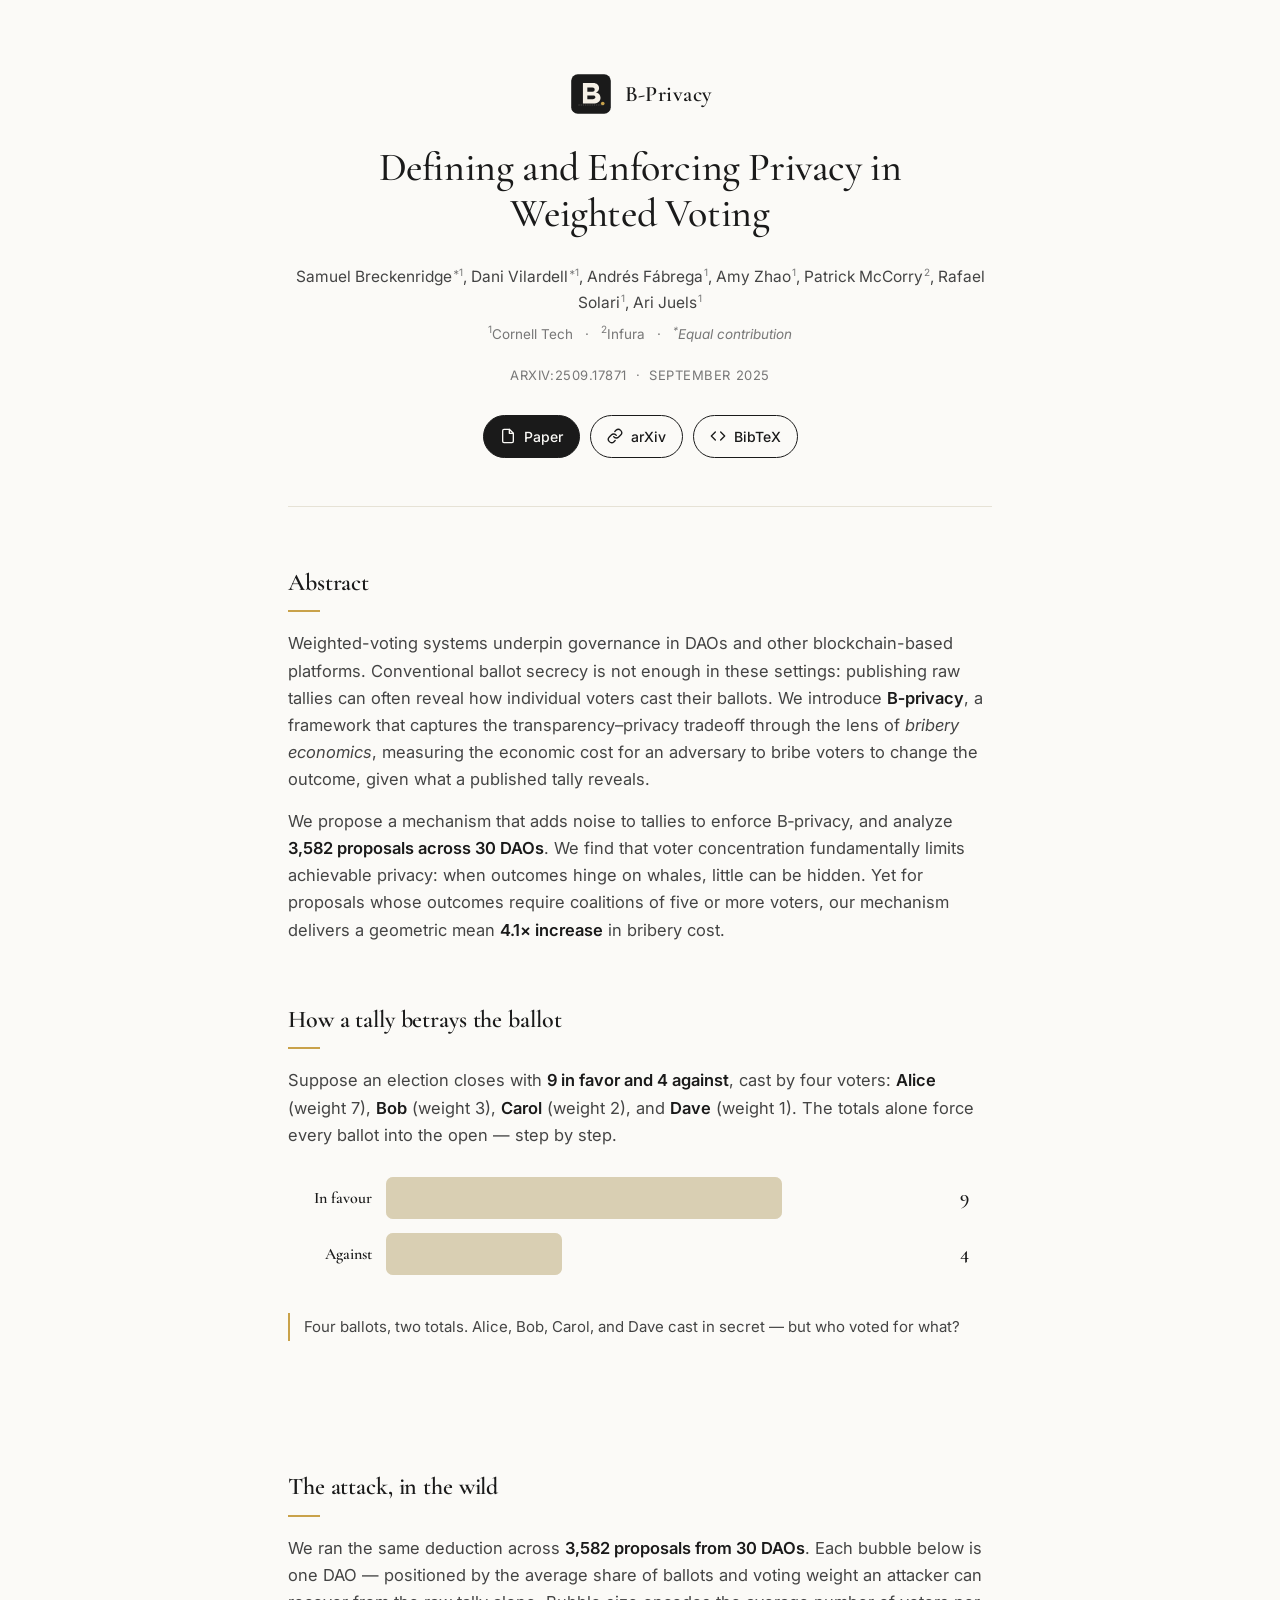
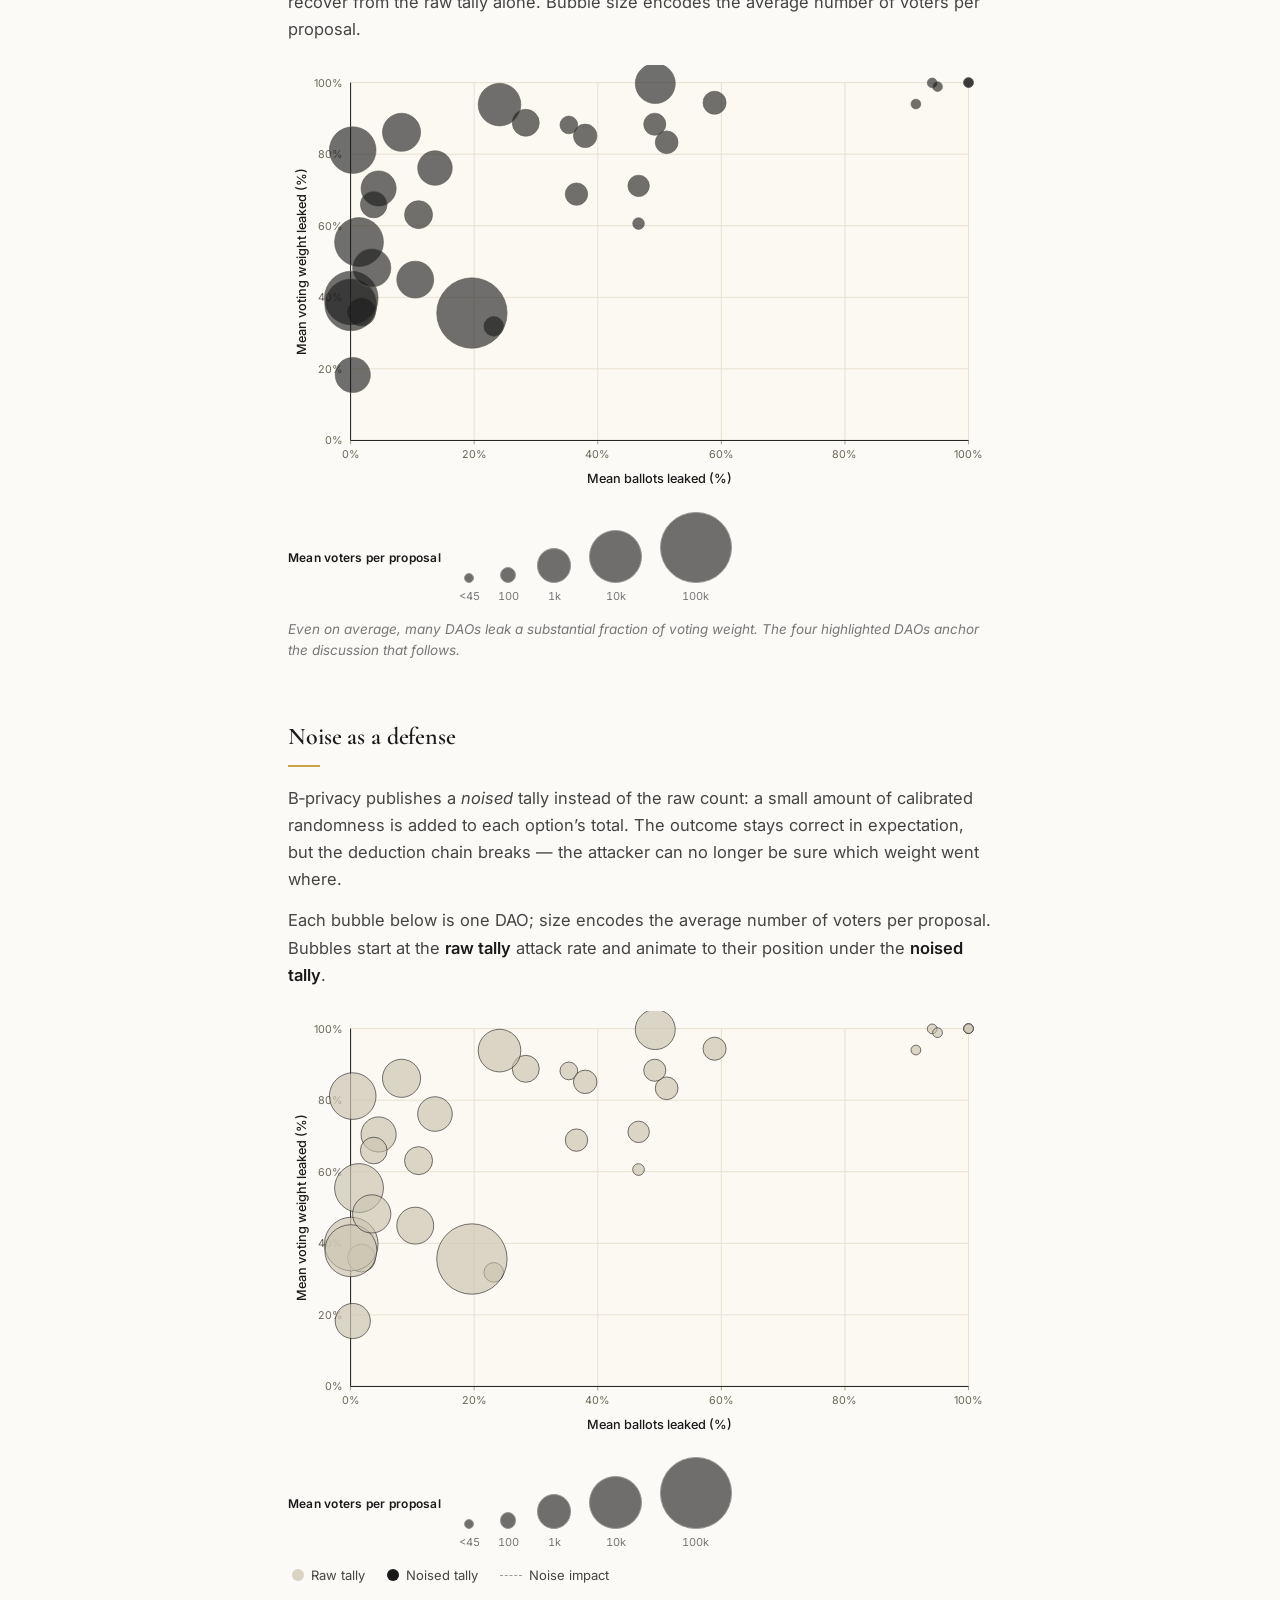
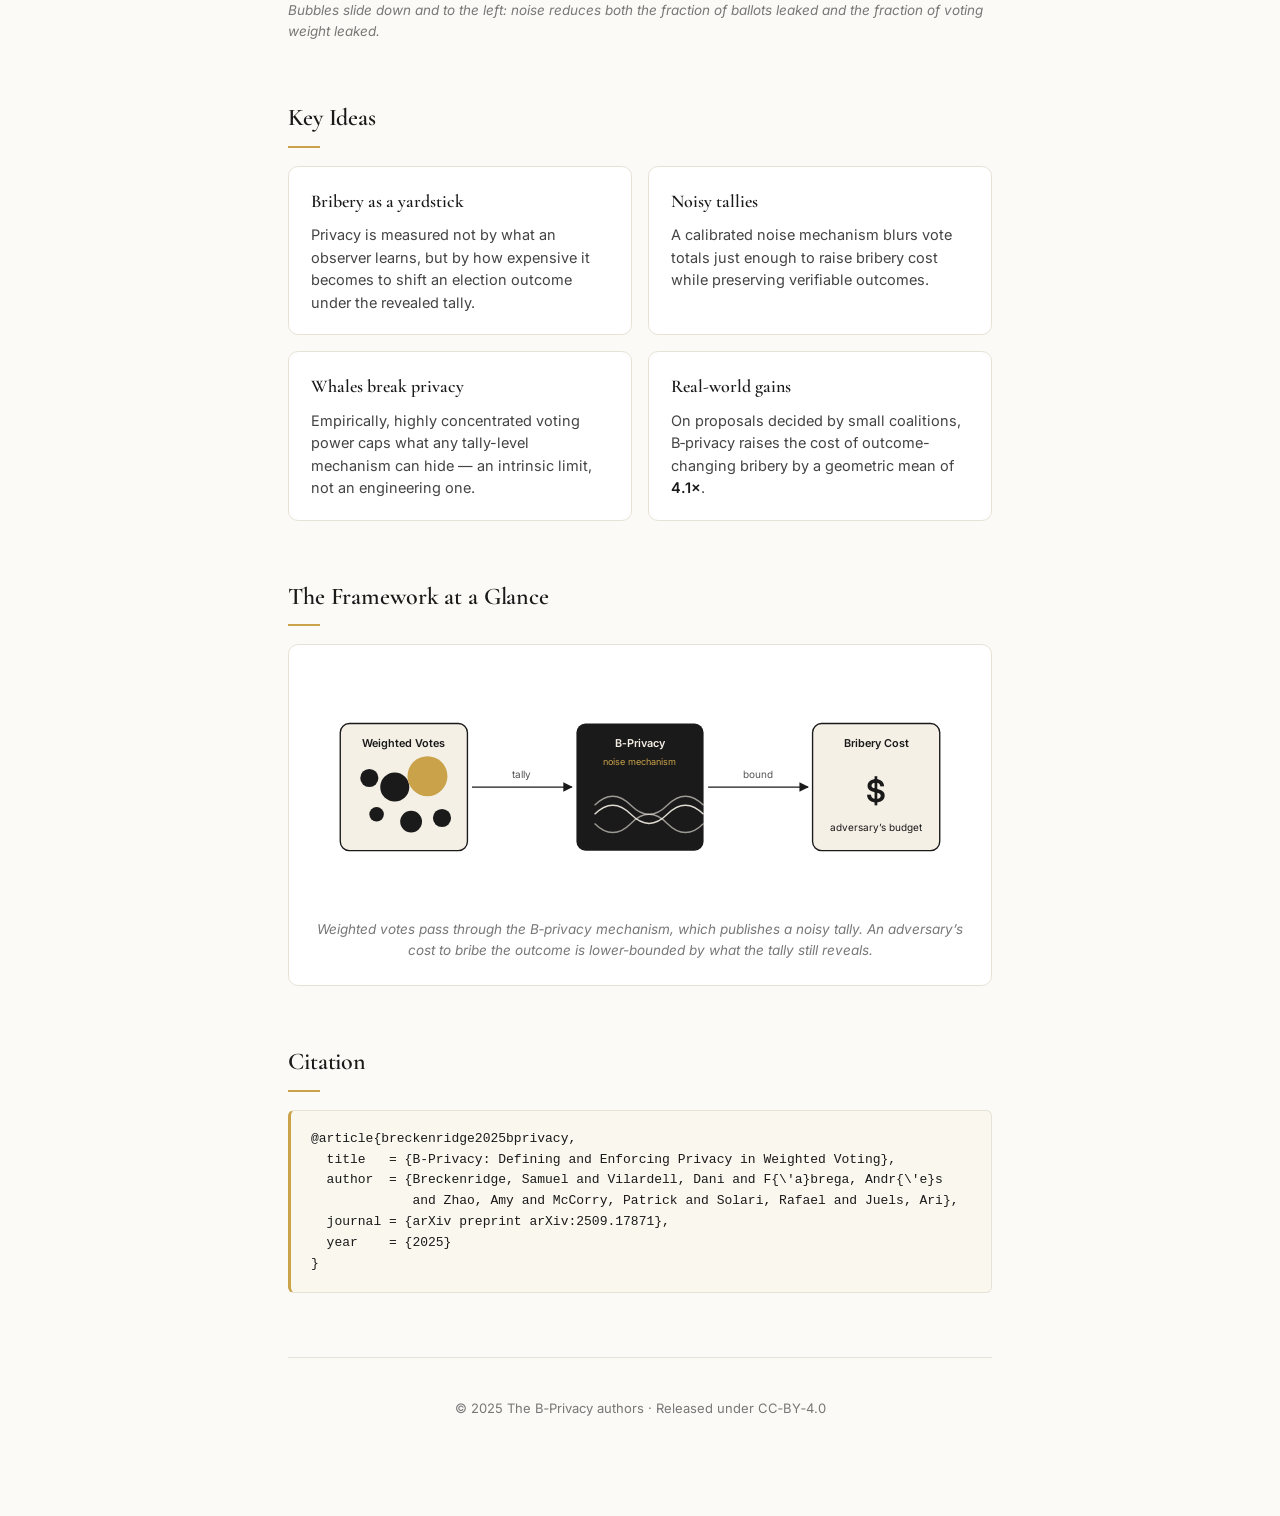
==== websites/b-privacy/index.html @ 0f5b4fb7 "update: added b-privacy website" ====
<!DOCTYPE html>
<html lang="en">
<head>
  <meta charset="UTF-8" />
  <meta name="viewport" content="width=device-width, initial-scale=1.0" />
  <title>B-Privacy: Defining and Enforcing Privacy in Weighted Voting</title>
  <meta name="description" content="B-Privacy is a privacy framework for weighted voting that measures the economic cost of bribery under revealed tallies." />
  <link rel="icon" href="logo.svg" type="image/svg+xml" />
  <link rel="preconnect" href="https://fonts.googleapis.com" />
  <link rel="preconnect" href="https://fonts.gstatic.com" crossorigin />
  <link href="https://fonts.googleapis.com/css2?family=Cormorant+Garamond:wght@400;500;600;700&family=Inter:wght@300;400;500;600&display=swap" rel="stylesheet" />
  <link rel="stylesheet" href="style.css" />
  <script src="deanonymize.js" defer></script>
  <script src="plot_data.js" defer></script>
  <script src="plots.js" defer></script>
</head>
<body>
  <main class="page">

    <header class="hero">
      <div class="brand">
        <img src="logo.svg" alt="B-Privacy logo" class="logo" />
        <span class="brand-name">B&#8209;Privacy</span>
      </div>

      <h1 class="title">Defining and Enforcing Privacy in Weighted Voting</h1>

      <p class="authors">
        <a href="#">Samuel Breckenridge</a><sup>*1</sup>,
        <a href="#">Dani Vilardell</a><sup>*1</sup>,
        <a href="#">Andr&eacute;s F&aacute;brega</a><sup>1</sup>,
        <a href="#">Amy Zhao</a><sup>1</sup>,
        <a href="#">Patrick McCorry</a><sup>2</sup>,
        <a href="#">Rafael Solari</a><sup>1</sup>,
        <a href="#">Ari Juels</a><sup>1</sup>
      </p>

      <p class="affiliations">
        <sup>1</sup>Cornell Tech &nbsp;&nbsp;&middot;&nbsp;&nbsp;
        <sup>2</sup>Infura &nbsp;&nbsp;&middot;&nbsp;&nbsp;
        <span class="equal-contrib"><sup>*</sup>Equal contribution</span>
      </p>

      <p class="venue">arXiv:2509.17871 &nbsp;&middot;&nbsp; September 2025</p>

      <nav class="actions">
        <a class="btn btn-primary" href="https://arxiv.org/pdf/2509.17871" target="_blank" rel="noopener">
          <svg viewBox="0 0 24 24" width="16" height="16" fill="none" stroke="currentColor" stroke-width="2" stroke-linecap="round" stroke-linejoin="round"><path d="M14 2H6a2 2 0 0 0-2 2v16a2 2 0 0 0 2 2h12a2 2 0 0 0 2-2V8z"/><polyline points="14 2 14 8 20 8"/></svg>
          Paper
        </a>
        <a class="btn" href="https://arxiv.org/abs/2509.17871" target="_blank" rel="noopener">
          <svg viewBox="0 0 24 24" width="16" height="16" fill="none" stroke="currentColor" stroke-width="2" stroke-linecap="round" stroke-linejoin="round"><path d="M10 13a5 5 0 0 0 7.54.54l3-3a5 5 0 0 0-7.07-7.07l-1.72 1.71"/><path d="M14 11a5 5 0 0 0-7.54-.54l-3 3a5 5 0 0 0 7.07 7.07l1.71-1.71"/></svg>
          arXiv
        </a>
        <a class="btn" href="#bibtex">
          <svg viewBox="0 0 24 24" width="16" height="16" fill="none" stroke="currentColor" stroke-width="2" stroke-linecap="round" stroke-linejoin="round"><polyline points="16 18 22 12 16 6"/><polyline points="8 6 2 12 8 18"/></svg>
          BibTeX
        </a>
      </nav>
    </header>

    <section class="section">
      <h2>Abstract</h2>
      <p>
        Weighted-voting systems underpin governance in DAOs and other
        blockchain-based platforms. Conventional ballot secrecy is not
        enough in these settings: publishing raw tallies can often reveal
        how individual voters cast their ballots. We introduce
        <strong>B&#8209;privacy</strong>, a framework that captures the
        transparency&ndash;privacy tradeoff through the lens of
        <em>bribery economics</em>, measuring the economic cost for an
        adversary to bribe voters to change the outcome, given what a
        published tally reveals.
      </p>
      <p>
        We propose a mechanism that adds noise to tallies to enforce
        B&#8209;privacy, and analyze <strong>3,582 proposals across 30
        DAOs</strong>. We find that voter concentration fundamentally
        limits achievable privacy: when outcomes hinge on whales, little
        can be hidden. Yet for proposals whose outcomes require
        coalitions of five or more voters, our mechanism delivers a
        geometric&nbsp;mean <strong>4.1&times; increase</strong> in
        bribery cost.
      </p>
    </section>

    <section class="section" id="deanonymize">
      <h2>How a tally betrays the ballot</h2>
      <p>
        Suppose an election closes with <strong>9 in favor and 4 against</strong>,
        cast by four voters:
        <strong>Alice</strong> (weight&nbsp;7),
        <strong>Bob</strong> (weight&nbsp;3),
        <strong>Carol</strong> (weight&nbsp;2), and
        <strong>Dave</strong> (weight&nbsp;1).
        The totals alone force every ballot into the open &mdash; step by step.
      </p>

      <div class="deanon" role="region" aria-label="Deanonymization demonstration">
        <div class="bars">
          <div class="row">
            <div class="row-label">In favour</div>
            <div class="bar bar-a">
              <div class="seg" data-weight="7" style="--w: 7"><span class="w">7</span></div>
              <div class="seg" data-weight="2" style="--w: 2"><span class="w">2</span></div>
            </div>
            <div class="row-total">9</div>
          </div>
          <div class="row">
            <div class="row-label">Against</div>
            <div class="bar bar-b">
              <div class="seg" data-weight="3" style="--w: 3"><span class="w">3</span></div>
              <div class="seg" data-weight="1" style="--w: 1"><span class="w">1</span></div>
            </div>
            <div class="row-total">4</div>
          </div>
        </div>

        <div class="narration" aria-live="polite">
          <p class="step active" data-step="0">Four ballots, two totals. Alice, Bob, Carol, and Dave cast in secret &mdash; but who voted for what?</p>
          <p class="step" data-step="1"><b>Alice</b>&rsquo;s weight of 7 can&rsquo;t fit inside a total of 4. &rarr; <span class="vote-a">In favour</span>.</p>
          <p class="step" data-step="2">Only 2 room left on the favour side. <b>Bob</b>&rsquo;s 3 won&rsquo;t fit. &rarr; <span class="vote-b">Against</span>.</p>
          <p class="step" data-step="3">Favour still needs exactly 2. <b>Carol</b>&rsquo;s 2 fills it. &rarr; <span class="vote-a">In favour</span>.</p>
          <p class="step" data-step="4">Against needs 1 more. <b>Dave</b>&rsquo;s 1 completes it. &rarr; <span class="vote-b">Against</span>. <em>Every ballot exposed.</em></p>
        </div>

        <div class="ledger" aria-label="Revealed ballots">
          <div class="ledger-chip" data-step="1"><span><b>Alice</b> &middot; w=7</span><em>In favour</em></div>
          <div class="ledger-chip" data-step="2"><span><b>Bob</b> &middot; w=3</span><em>Against</em></div>
          <div class="ledger-chip" data-step="3"><span><b>Carol</b> &middot; w=2</span><em>In favour</em></div>
          <div class="ledger-chip" data-step="4"><span><b>Dave</b> &middot; w=1</span><em>Against</em></div>
        </div>

      </div>
    </section>

    <section class="section" id="dao-attack">
      <h2>The attack, in the wild</h2>
      <p>
        We ran the same deduction across <strong>3,582 proposals from 30
        DAOs</strong>. Each bubble below is one DAO &mdash; positioned by
        the average share of ballots and voting weight an attacker can
        recover from the raw tally alone. Bubble size encodes the average
        number of voters per proposal.
      </p>

      <div class="aggregate-plot-wrap">
        <div class="aggregate-plot" data-plot="aggregate" aria-label="Per-DAO aggregate deanonymization"></div>
      </div>

      <p class="caption">
        Even on average, many DAOs leak a substantial fraction of voting
        weight. The four highlighted DAOs anchor the discussion that
        follows.
      </p>
    </section>

    <section class="section" id="noise-defense">
      <h2>Noise as a defense</h2>
      <p>
        B&#8209;privacy publishes a <em>noised</em> tally instead of the
        raw count: a small amount of calibrated randomness is added to
        each option&rsquo;s total. The outcome stays correct in expectation,
        but the deduction chain breaks &mdash; the attacker can no longer
        be sure which weight went where.
      </p>
      <p>
        Each bubble below is one DAO; size encodes the average number of
        voters per proposal. Bubbles start at the
        <strong>raw&nbsp;tally</strong> attack rate and animate to their
        position under the <strong>noised tally</strong>.
      </p>

      <div class="noise-plot-wrap">
        <div class="noise-plot" data-plot="noise" aria-label="Noise impact comparison"></div>
        <div class="noise-legend">
          <span><span class="dot dot-raw"></span>Raw tally</span>
          <span><span class="dot dot-noise"></span>Noised tally</span>
          <span><span class="line-arrow"></span>Noise impact</span>
        </div>
      </div>

      <p class="caption">
        Bubbles slide down and to the left: noise reduces both the
        fraction of ballots leaked and the fraction of voting weight
        leaked.
      </p>
    </section>

    <section class="section">
      <h2>Key Ideas</h2>
      <div class="cards">
        <article class="card">
          <h3>Bribery as a yardstick</h3>
          <p>
            Privacy is measured not by what an observer learns, but by
            how expensive it becomes to shift an election outcome under
            the revealed tally.
          </p>
        </article>
        <article class="card">
          <h3>Noisy tallies</h3>
          <p>
            A calibrated noise mechanism blurs vote totals just enough
            to raise bribery cost while preserving verifiable outcomes.
          </p>
        </article>
        <article class="card">
          <h3>Whales break privacy</h3>
          <p>
            Empirically, highly concentrated voting power caps what any
            tally-level mechanism can hide &mdash; an intrinsic limit,
            not an engineering one.
          </p>
        </article>
        <article class="card">
          <h3>Real-world gains</h3>
          <p>
            On proposals decided by small coalitions, B&#8209;privacy
            raises the cost of outcome-changing bribery by a geometric
            mean of <strong>4.1&times;</strong>.
          </p>
        </article>
      </div>
    </section>

    <section class="section figure-section">
      <h2>The Framework at a Glance</h2>
      <figure class="diagram">
        <svg viewBox="0 0 720 260" xmlns="http://www.w3.org/2000/svg" role="img" aria-label="Diagram: votes feed into a noisy tally; adversary faces bribery cost">
          <defs>
            <marker id="arrow" viewBox="0 0 10 10" refX="9" refY="5" markerWidth="7" markerHeight="7" orient="auto-start-reverse">
              <path d="M 0 0 L 10 5 L 0 10 z" fill="#1a1a1a"/>
            </marker>
          </defs>

          <g font-family="Inter, sans-serif" font-size="12" fill="#1a1a1a">
            <g transform="translate(30,60)">
              <rect width="140" height="140" rx="10" fill="#f5f0e6" stroke="#1a1a1a" stroke-width="1.5"/>
              <text x="70" y="26" text-anchor="middle" font-weight="600">Weighted Votes</text>
              <circle cx="32" cy="60" r="10" fill="#1a1a1a"/>
              <circle cx="60" cy="70" r="16" fill="#1a1a1a"/>
              <circle cx="96" cy="58" r="22" fill="#c9a24a"/>
              <circle cx="40" cy="100" r="8" fill="#1a1a1a"/>
              <circle cx="78" cy="108" r="12" fill="#1a1a1a"/>
              <circle cx="112" cy="104" r="10" fill="#1a1a1a"/>
            </g>

            <g transform="translate(290,60)">
              <rect width="140" height="140" rx="10" fill="#1a1a1a"/>
              <text x="70" y="26" text-anchor="middle" fill="#f5f0e6" font-weight="600">B&#8209;Privacy</text>
              <text x="70" y="46" text-anchor="middle" fill="#c9a24a" font-size="10">noise mechanism</text>
              <g stroke="#f5f0e6" stroke-width="1.5" fill="none">
                <path d="M20 90 Q40 70 60 90 T100 90 T140 90" opacity="0.6"/>
                <path d="M20 100 Q40 80 60 100 T100 100 T140 100" opacity="0.9"/>
                <path d="M20 110 Q40 130 60 110 T100 110 T140 110" opacity="0.6"/>
              </g>
            </g>

            <g transform="translate(550,60)">
              <rect width="140" height="140" rx="10" fill="#f5f0e6" stroke="#1a1a1a" stroke-width="1.5"/>
              <text x="70" y="26" text-anchor="middle" font-weight="600">Bribery Cost</text>
              <text x="70" y="86" text-anchor="middle" font-size="34" font-weight="600" fill="#1a1a1a">$</text>
              <text x="70" y="118" text-anchor="middle" font-size="11" fill="#1a1a1a">adversary&rsquo;s budget</text>
            </g>

            <line x1="175" y1="130" x2="285" y2="130" stroke="#1a1a1a" stroke-width="1.5" marker-end="url(#arrow)"/>
            <line x1="435" y1="130" x2="545" y2="130" stroke="#1a1a1a" stroke-width="1.5" marker-end="url(#arrow)"/>

            <text x="230" y="120" text-anchor="middle" font-size="11" fill="#555">tally</text>
            <text x="490" y="120" text-anchor="middle" font-size="11" fill="#555">bound</text>
          </g>
        </svg>
        <figcaption>
          Weighted votes pass through the B&#8209;privacy mechanism,
          which publishes a noisy tally. An adversary&rsquo;s cost to
          bribe the outcome is lower-bounded by what the tally still
          reveals.
        </figcaption>
      </figure>
    </section>

    <section class="section" id="bibtex">
      <h2>Citation</h2>
      <pre class="bibtex"><code>@article{breckenridge2025bprivacy,
  title   = {B-Privacy: Defining and Enforcing Privacy in Weighted Voting},
  author  = {Breckenridge, Samuel and Vilardell, Dani and F{\'a}brega, Andr{\'e}s
             and Zhao, Amy and McCorry, Patrick and Solari, Rafael and Juels, Ari},
  journal = {arXiv preprint arXiv:2509.17871},
  year    = {2025}
}</code></pre>
    </section>

    <footer class="footer">
      <p>&copy; 2025 The B&#8209;Privacy authors &middot; Released under CC&#8209;BY&#8209;4.0</p>
    </footer>

  </main>
</body>
</html>
---- websites/b-privacy/style.css ----
:root {
  --bg: #fbfaf7;
  --surface: #ffffff;
  --ink: #1a1a1a;
  --ink-soft: #444;
  --muted: #777;
  --rule: #e6e2d6;
  --accent: #8a6d1f;
  --accent-soft: #c9a24a;
  --serif: 'Cormorant Garamond', 'Iowan Old Style', Georgia, 'Times New Roman', serif;
  --sans: 'Inter', -apple-system, BlinkMacSystemFont, 'Segoe UI', Helvetica, Arial, sans-serif;
  --max: 760px;
}

* {
  box-sizing: border-box;
}

html, body {
  margin: 0;
  padding: 0;
}

body {
  background: var(--bg);
  color: var(--ink);
  font-family: var(--sans);
  font-size: 16px;
  line-height: 1.65;
  -webkit-font-smoothing: antialiased;
  text-rendering: optimizeLegibility;
}

a {
  color: var(--ink);
  text-decoration: none;
  border-bottom: 1px solid var(--rule);
  transition: border-color 120ms ease, color 120ms ease;
}
a:hover {
  border-bottom-color: var(--accent);
  color: var(--accent);
}

.page {
  max-width: var(--max);
  margin: 0 auto;
  padding: 72px 28px 96px;
}

/* ---------- Hero ---------- */

.hero {
  text-align: center;
  padding-bottom: 48px;
  border-bottom: 1px solid var(--rule);
  margin-bottom: 56px;
}

.brand {
  display: inline-flex;
  align-items: center;
  gap: 12px;
  margin-bottom: 28px;
}

.logo {
  width: 44px;
  height: 44px;
  display: block;
}

.brand-name {
  font-family: var(--serif);
  font-size: 22px;
  font-weight: 600;
  letter-spacing: 0.02em;
  color: var(--ink);
}

.title {
  font-family: var(--serif);
  font-weight: 500;
  font-size: clamp(28px, 4.5vw, 40px);
  line-height: 1.15;
  letter-spacing: -0.01em;
  margin: 0 auto 28px;
  max-width: 620px;
  color: var(--ink);
}

.authors {
  font-size: 15.5px;
  margin: 0 0 6px;
  color: var(--ink-soft);
}
.authors a {
  border-bottom: none;
  color: var(--ink-soft);
}
.authors a:hover { color: var(--accent); }
.authors sup { font-size: 10px; color: var(--muted); margin-left: 1px; }

.affiliations {
  font-size: 13.5px;
  color: var(--muted);
  margin: 4px 0 20px;
}
.affiliations sup { font-size: 10px; }
.affiliations .equal-contrib {
  font-style: italic;
}

.venue {
  font-size: 13px;
  color: var(--muted);
  font-family: var(--sans);
  letter-spacing: 0.04em;
  text-transform: uppercase;
  margin: 0 0 28px;
}

.actions {
  display: flex;
  flex-wrap: wrap;
  gap: 10px;
  justify-content: center;
}

.btn {
  display: inline-flex;
  align-items: center;
  gap: 8px;
  padding: 9px 16px;
  font-size: 14px;
  font-weight: 500;
  border: 1px solid var(--ink);
  border-radius: 999px;
  background: transparent;
  color: var(--ink);
  transition: background 150ms ease, color 150ms ease, transform 150ms ease;
}
.btn:hover {
  background: var(--ink);
  color: var(--bg);
  transform: translateY(-1px);
}
.btn-primary {
  background: var(--ink);
  color: var(--bg);
}
.btn-primary:hover {
  background: var(--accent);
  border-color: var(--accent);
  color: #fff;
}

/* ---------- Sections ---------- */

.section {
  margin: 56px 0;
}

.section h2 {
  font-family: var(--serif);
  font-weight: 600;
  font-size: 24px;
  letter-spacing: -0.005em;
  margin: 0 0 18px;
  color: var(--ink);
}
.section h2::after {
  content: '';
  display: block;
  width: 32px;
  height: 2px;
  background: var(--accent-soft);
  margin-top: 8px;
}

.section p {
  color: var(--ink-soft);
  font-size: 16.5px;
  margin: 0 0 14px;
}

.section strong { color: var(--ink); font-weight: 600; }

/* ---------- Cards ---------- */

.cards {
  display: grid;
  grid-template-columns: repeat(auto-fit, minmax(260px, 1fr));
  gap: 16px;
}

.card {
  background: var(--surface);
  border: 1px solid var(--rule);
  border-radius: 10px;
  padding: 20px 22px;
  transition: border-color 150ms ease, transform 150ms ease;
}
.card:hover {
  border-color: var(--accent-soft);
  transform: translateY(-2px);
}

.card h3 {
  font-family: var(--serif);
  font-weight: 600;
  font-size: 18px;
  margin: 0 0 8px;
  color: var(--ink);
}
.card p {
  font-size: 14.5px;
  line-height: 1.55;
  color: var(--ink-soft);
  margin: 0;
}

/* ---------- Figure ---------- */

.figure-section .diagram {
  margin: 0;
  padding: 24px;
  background: var(--surface);
  border: 1px solid var(--rule);
  border-radius: 10px;
}
.diagram svg {
  width: 100%;
  height: auto;
  display: block;
}
.diagram figcaption {
  font-size: 13.5px;
  color: var(--muted);
  line-height: 1.55;
  margin-top: 14px;
  text-align: center;
  font-style: italic;
}

/* ---------- BibTeX ---------- */

.bibtex {
  background: #faf7ef;
  border: 1px solid var(--rule);
  border-left: 3px solid var(--accent-soft);
  border-radius: 6px;
  padding: 18px 20px;
  margin: 0;
  overflow-x: auto;
  font-family: 'SF Mono', ui-monospace, 'Menlo', 'Consolas', monospace;
  font-size: 13px;
  line-height: 1.6;
  color: var(--ink);
}
.bibtex code { font-family: inherit; }

/* ---------- Footer ---------- */

.footer {
  text-align: center;
  padding-top: 40px;
  margin-top: 64px;
  border-top: 1px solid var(--rule);
  color: var(--muted);
  font-size: 13px;
}
.footer p { margin: 0; }

/* ---------- Deanonymize Demo ---------- */

#deanonymize .deanon {
  --unit: clamp(16px, 4.8vw, 44px);
  --color-a: #1d3a5f;
  --color-b: #9b3a1c;
  margin-top: 28px;
}

.bars {
  display: flex;
  flex-direction: column;
  gap: 14px;
  margin-bottom: 24px;
}

.bars .row {
  display: grid;
  grid-template-columns: 84px 1fr 32px;
  gap: 14px;
  align-items: center;
}

.row-label {
  font-family: var(--serif);
  font-size: 16px;
  font-weight: 600;
  color: var(--ink);
  text-align: right;
}

.row-total {
  font-family: var(--serif);
  font-size: 20px;
  font-weight: 600;
  color: var(--ink);
  text-align: left;
}

.bar {
  display: flex;
  height: 42px;
  align-items: stretch;
  background: #eee7d4;
  border-radius: 7px;
  overflow: hidden;
  width: fit-content;
  max-width: 100%;
  transition: background 400ms ease;
}

.seg {
  width: calc(var(--w) * var(--unit));
  background: #d9cfb3;
  color: transparent;
  font-weight: 600;
  font-size: 15px;
  display: flex;
  align-items: center;
  justify-content: center;
  transition: width 1100ms cubic-bezier(0.7, 0, 0.3, 1),
              background 700ms ease,
              color 700ms ease,
              opacity 900ms ease;
  flex: none;
  overflow: hidden;
}

.bar-a .seg.revealed { background: var(--color-a); color: #fff; }
.bar-b .seg.revealed { background: var(--color-b); color: #fff; }

.seg.revealed { animation: segPulse 550ms ease; }
@keyframes segPulse {
  0%   { filter: brightness(1); }
  40%  { filter: brightness(1.45); }
  100% { filter: brightness(1); }
}

.seg.removed {
  width: 0;
  opacity: 0;
}

.narration {
  min-height: 56px;
  margin-bottom: 22px;
  display: flex;
  align-items: center;
}
.narration .step {
  margin: 0;
  padding: 2px 0 2px 14px;
  border-left: 2px solid var(--accent-soft);
  font-size: 15px;
  color: var(--ink-soft);
  display: none;
}
.narration .step.active {
  display: block;
  animation: narrateIn 360ms ease;
}
.narration .step b { color: var(--ink); font-weight: 600; }
.narration .step .vote-a { color: var(--color-a); font-weight: 600; }
.narration .step .vote-b { color: var(--color-b); font-weight: 600; }
@keyframes narrateIn {
  from { opacity: 0; transform: translateY(4px); }
  to   { opacity: 1; transform: translateY(0); }
}

.ledger {
  display: flex;
  flex-wrap: wrap;
  gap: 8px;
  margin-bottom: 22px;
  min-height: 34px;
}

.ledger-chip {
  padding: 4px 10px 4px 12px;
  font-size: 13px;
  border-radius: 999px;
  background: transparent;
  border: 1px solid var(--rule);
  color: var(--ink-soft);
  display: inline-flex;
  align-items: center;
  gap: 8px;
  opacity: 0;
  transform: translateY(8px);
  transition: opacity 600ms ease, transform 600ms ease;
}
.ledger-chip b { color: var(--ink); font-weight: 700; }
.ledger-chip em {
  font-style: normal;
  font-size: 11.5px;
  padding: 2px 9px;
  border-radius: 999px;
  color: #fff;
  letter-spacing: 0.02em;
}
.ledger-chip[data-step="1"] em,
.ledger-chip[data-step="3"] em { background: var(--color-a); }
.ledger-chip[data-step="2"] em,
.ledger-chip[data-step="4"] em { background: var(--color-b); }
.ledger-chip.shown { opacity: 1; transform: translateY(0); }

@media (prefers-reduced-motion: reduce) {
  .seg, .ledger-chip, .narration .step {
    transition: none !important;
    animation: none !important;
  }
}

/* ---------- Plots: shared ---------- */

.section .caption {
  font-size: 13.5px;
  font-style: italic;
  color: var(--muted);
  margin: 14px 0 0;
  line-height: 1.55;
}

.plot-svg {
  width: 100%;
  height: auto;
  display: block;
}

.plot-svg .tick-text {
  font-family: var(--sans);
  font-size: 11px;
  fill: #6b6757;
}

.plot-svg .axis-title-lg {
  font-family: var(--sans);
  font-size: 13px;
  fill: var(--ink);
  font-weight: 500;
}

.plot-svg .legend-title {
  font-family: var(--sans);
  font-size: 11px;
  font-weight: 600;
  fill: var(--ink);
  letter-spacing: 0.02em;
}

.plot-svg .legend-label {
  font-family: var(--sans);
  font-size: 10.5px;
  fill: var(--ink-soft);
}

/* Aggregate plot */

.aggregate-plot-wrap {
  margin-top: 22px;
}

.plot-host {
  position: relative;
  display: block;
}

.plot-area {
  position: relative;
  width: 100%;
}

.agg-bubble {
  cursor: pointer;
  transition: fill-opacity 150ms ease, stroke-width 150ms ease;
}
.agg-bubble:hover {
  fill-opacity: 0.88;
  stroke-width: 1.4;
}

.noise-svg .bubble {
  cursor: pointer;
}

/* Tooltip */

.plot-tooltip {
  position: absolute;
  pointer-events: none;
  z-index: 5;
  background: #ffffff;
  border: 1px solid var(--rule);
  border-radius: 6px;
  padding: 8px 11px;
  font-size: 12px;
  color: var(--ink-soft);
  box-shadow: 0 2px 10px rgba(20, 20, 20, 0.08);
  min-width: 160px;
  line-height: 1.4;
}
.plot-tooltip[hidden] { display: none; }
.plot-tooltip .tt-name {
  font-family: var(--serif);
  font-size: 14px;
  font-weight: 600;
  color: var(--ink);
  margin-bottom: 4px;
}
.plot-tooltip .tt-row {
  display: flex;
  justify-content: space-between;
  gap: 12px;
}
.plot-tooltip .tt-row span:first-child { color: var(--muted); }
.plot-tooltip .tt-row span:last-child {
  color: var(--ink);
  font-variant-numeric: tabular-nums;
}

/* Bubble-size legend (HTML) */

.bubble-legend {
  margin-top: 16px;
  display: flex;
  align-items: center;
  gap: 18px;
  flex-wrap: wrap;
  font-size: 12px;
  color: var(--ink-soft);
}
.bubble-legend-title {
  font-weight: 600;
  color: var(--ink);
  letter-spacing: 0.02em;
}
.bubble-legend-items {
  display: flex;
  align-items: flex-end;
  gap: 18px;
  flex-wrap: wrap;
}
.bubble-legend-item {
  display: flex;
  flex-direction: column;
  align-items: center;
  gap: 4px;
}
.bubble-legend-dot {
  display: inline-block;
  border-radius: 50%;
  background: #1a1a1a;
  opacity: 0.62;
  border: 1px solid #5e5d57;
  box-sizing: border-box;
}
.bubble-legend-label {
  font-size: 11px;
  color: var(--muted);
  font-variant-numeric: tabular-nums;
}

/* ---------- Plots: noise comparison ---------- */

.noise-plot-wrap {
  margin-top: 22px;
}

.noise-plot {
  width: 100%;
}

.noise-svg .bubble {
  transition: cx 1700ms cubic-bezier(0.65, 0, 0.35, 1),
              cy 1700ms cubic-bezier(0.65, 0, 0.35, 1),
              fill 900ms ease,
              fill-opacity 900ms ease;
}
.noise-svg .bubble.no-trans { transition: none; }

.noise-svg .arrow-layer line {
  transition: x2 1700ms cubic-bezier(0.65, 0, 0.35, 1),
              y2 1700ms cubic-bezier(0.65, 0, 0.35, 1),
              stroke-opacity 900ms ease;
}

.noise-legend {
  display: flex;
  flex-wrap: wrap;
  gap: 22px;
  font-size: 13px;
  color: var(--ink-soft);
  margin-top: 14px;
  padding-left: 4px;
}
.noise-legend span { display: inline-flex; align-items: center; gap: 7px; }
.noise-legend .dot {
  display: inline-block;
  width: 12px; height: 12px; border-radius: 50%;
}
.noise-legend .dot-raw { background: #cdc6b3; opacity: 0.75; }
.noise-legend .dot-noise { background: #1a1a1a; }
.noise-legend .line-arrow {
  display: inline-block;
  width: 22px; height: 0;
  border-top: 1px dashed #5e5d57;
  opacity: 0.6;
}

@media (prefers-reduced-motion: reduce) {
  .noise-svg .bubble,
  .noise-svg .arrow-layer line {
    transition: none !important;
  }
}

/* ---------- Responsive ---------- */

@media (max-width: 560px) {
  .page { padding: 48px 20px 72px; }
  .hero { padding-bottom: 36px; margin-bottom: 40px; }
  .section { margin: 44px 0; }
  .btn { padding: 8px 14px; font-size: 13.5px; }
}
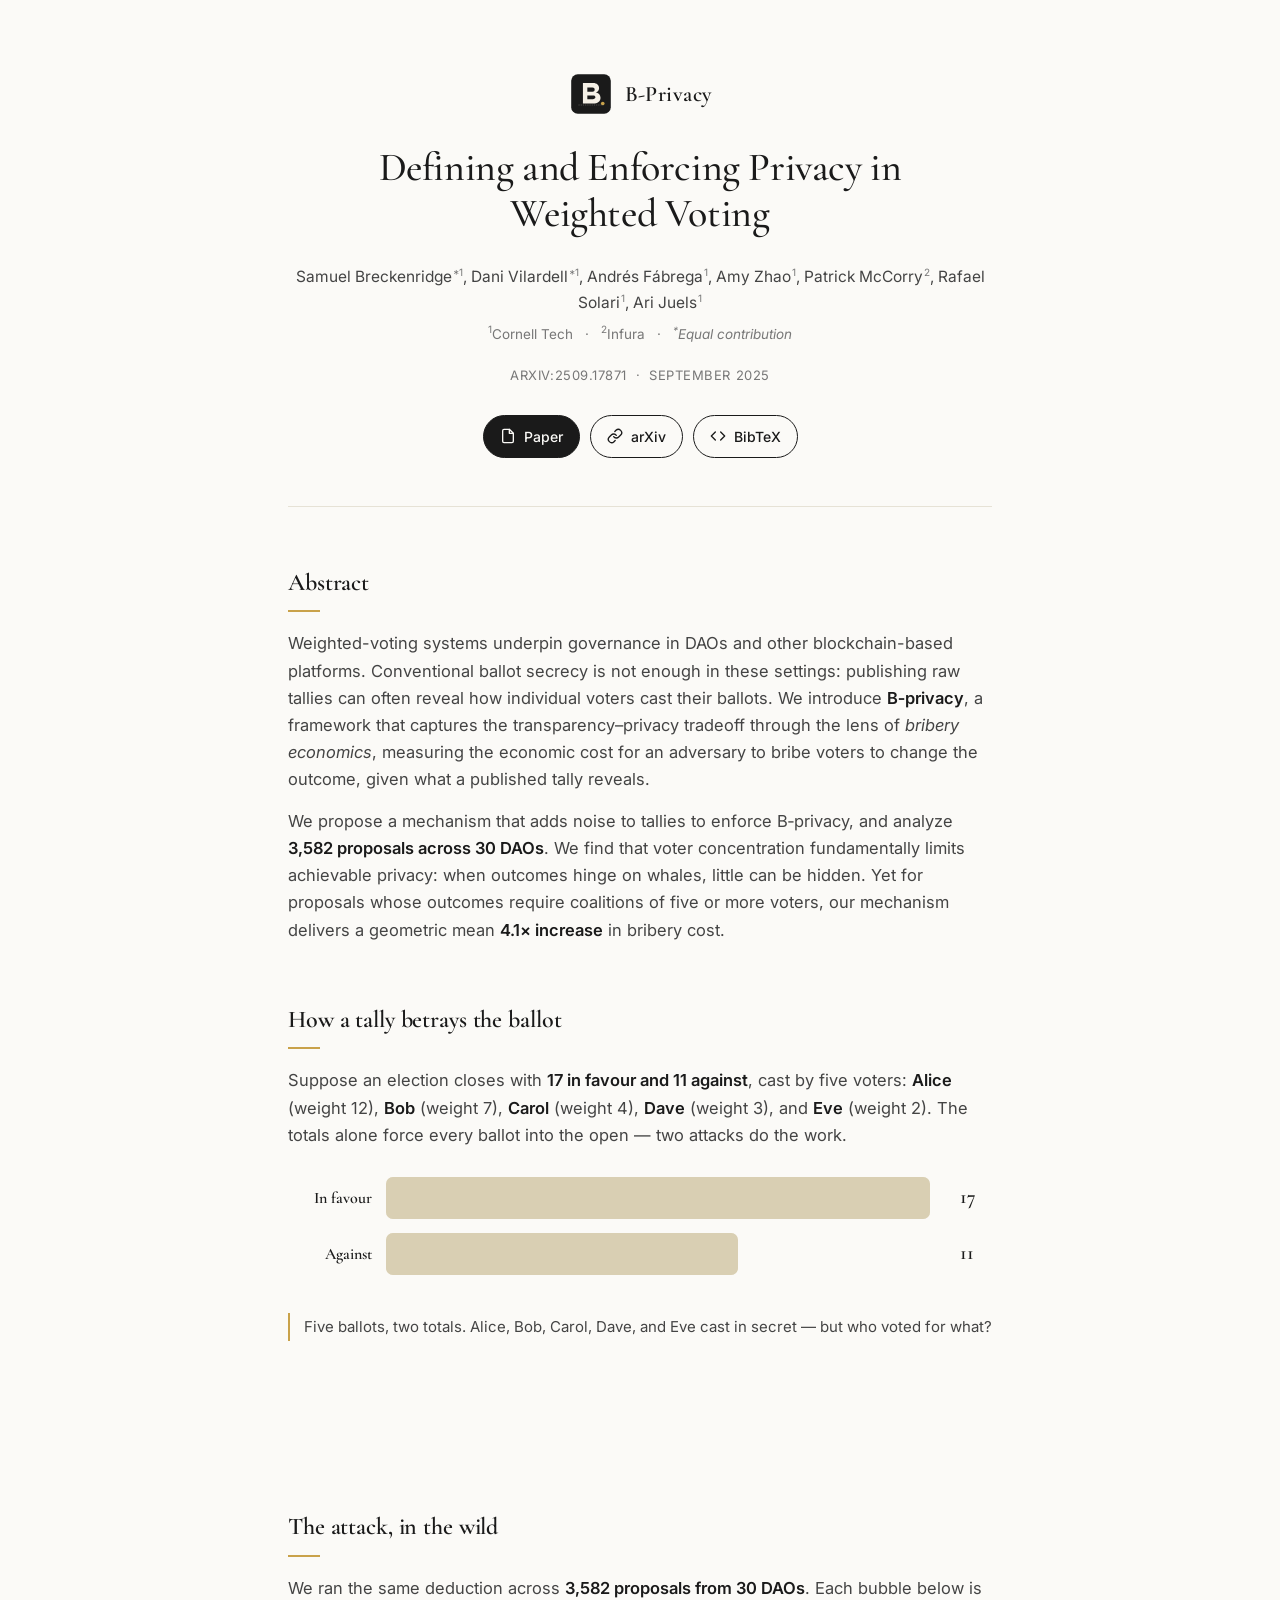
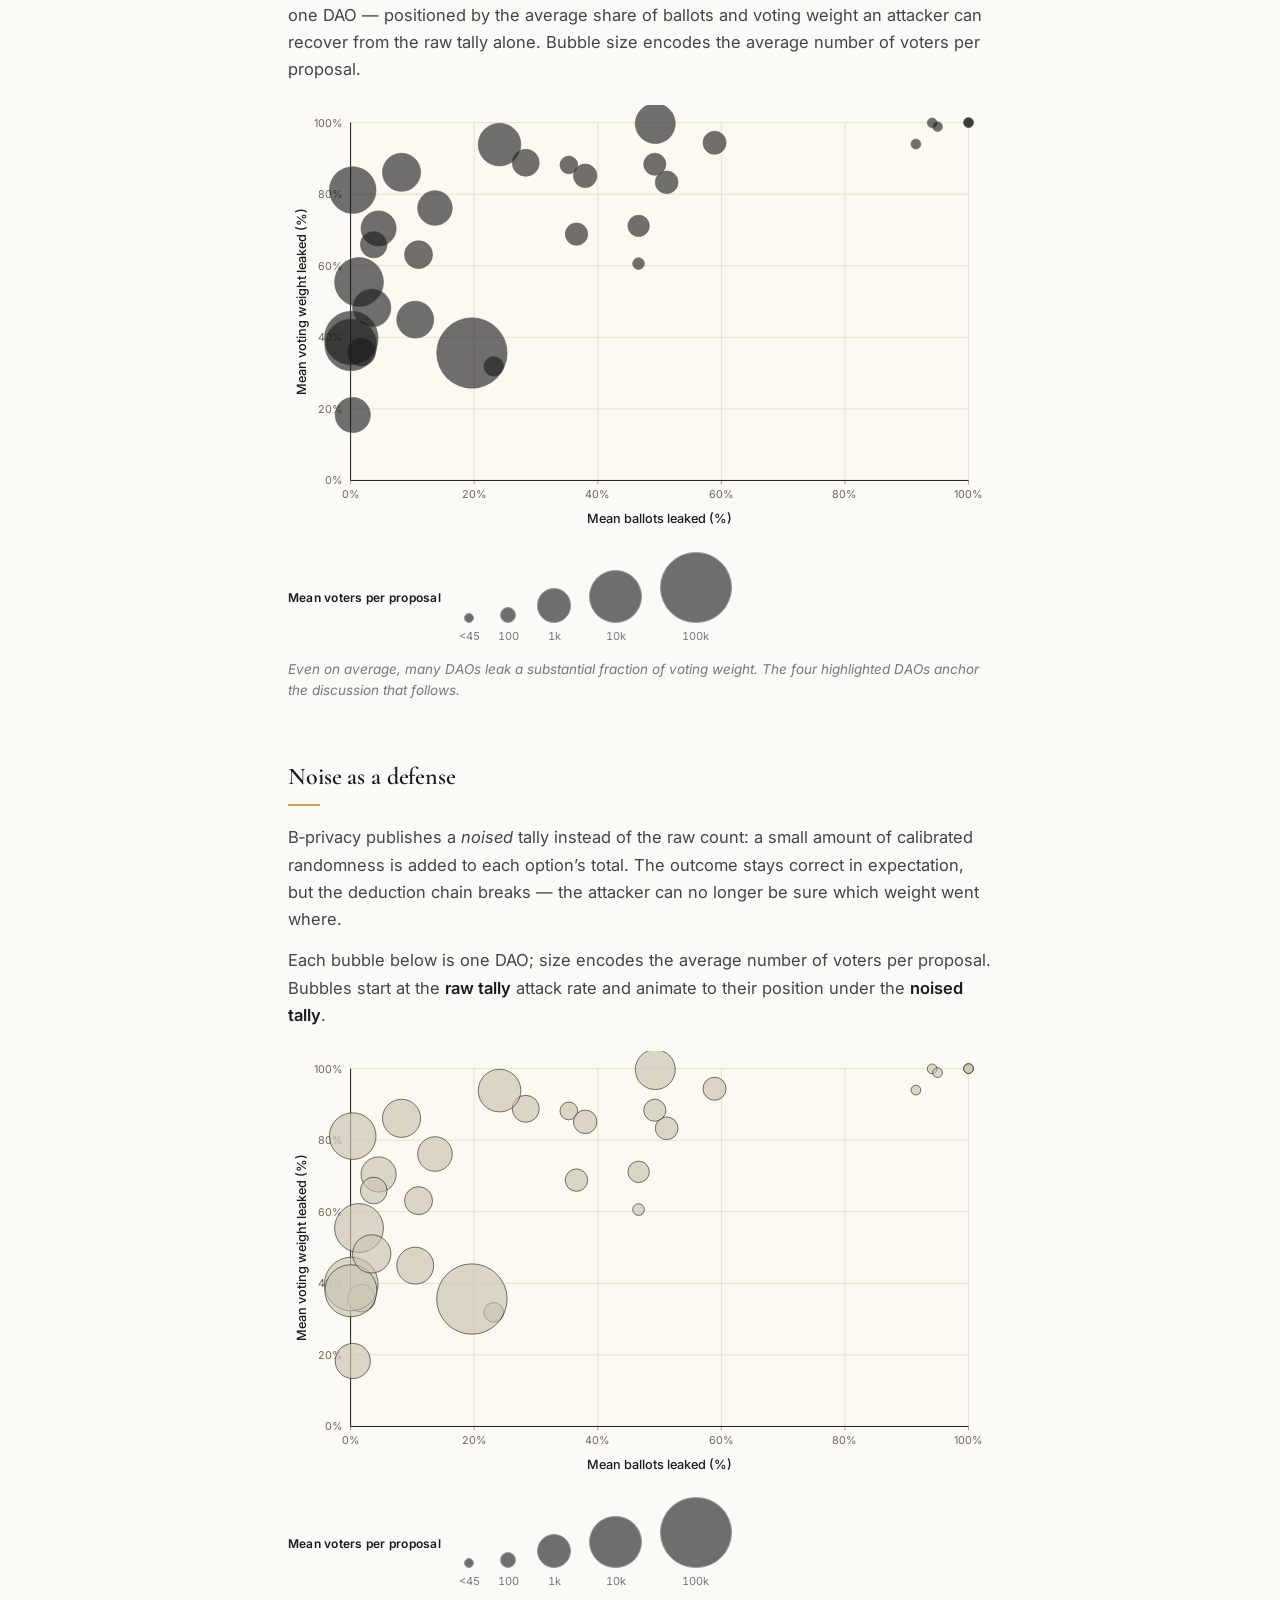
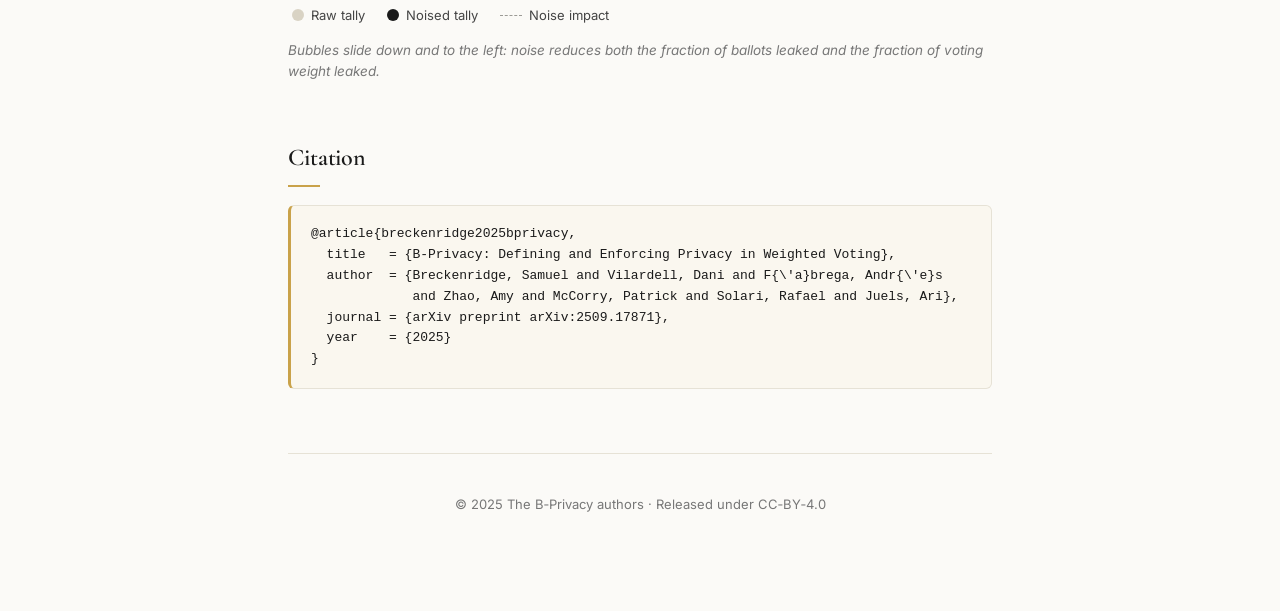
==== commit 80073282: "update: b-privacy website" ====
--- a/websites/b-privacy/index.html
+++ b/websites/b-privacy/index.html
@@ -87,13 +87,14 @@
     <section class="section" id="deanonymize">
       <h2>How a tally betrays the ballot</h2>
       <p>
-        Suppose an election closes with <strong>9 in favor and 4 against</strong>,
-        cast by four voters:
-        <strong>Alice</strong> (weight&nbsp;7),
-        <strong>Bob</strong> (weight&nbsp;3),
-        <strong>Carol</strong> (weight&nbsp;2), and
-        <strong>Dave</strong> (weight&nbsp;1).
-        The totals alone force every ballot into the open &mdash; step by step.
+        Suppose an election closes with <strong>17 in favour and 11 against</strong>,
+        cast by five voters:
+        <strong>Alice</strong> (weight&nbsp;12),
+        <strong>Bob</strong> (weight&nbsp;7),
+        <strong>Carol</strong> (weight&nbsp;4),
+        <strong>Dave</strong> (weight&nbsp;3), and
+        <strong>Eve</strong> (weight&nbsp;2).
+        The totals alone force every ballot into the open &mdash; two attacks do the work.
       </p>
 
       <div class="deanon" role="region" aria-label="Deanonymization demonstration">
@@ -101,34 +102,37 @@
           <div class="row">
             <div class="row-label">In favour</div>
             <div class="bar bar-a">
-              <div class="seg" data-weight="7" style="--w: 7"><span class="w">7</span></div>
+              <div class="seg" data-weight="12" style="--w: 12"><span class="w">12</span></div>
+              <div class="seg" data-weight="3" style="--w: 3"><span class="w">3</span></div>
               <div class="seg" data-weight="2" style="--w: 2"><span class="w">2</span></div>
             </div>
-            <div class="row-total">9</div>
+            <div class="row-total">17</div>
           </div>
           <div class="row">
             <div class="row-label">Against</div>
             <div class="bar bar-b">
-              <div class="seg" data-weight="3" style="--w: 3"><span class="w">3</span></div>
-              <div class="seg" data-weight="1" style="--w: 1"><span class="w">1</span></div>
+              <div class="seg" data-weight="7" style="--w: 7"><span class="w">7</span></div>
+              <div class="seg" data-weight="4" style="--w: 4"><span class="w">4</span></div>
             </div>
-            <div class="row-total">4</div>
+            <div class="row-total">11</div>
           </div>
         </div>
 
         <div class="narration" aria-live="polite">
-          <p class="step active" data-step="0">Four ballots, two totals. Alice, Bob, Carol, and Dave cast in secret &mdash; but who voted for what?</p>
-          <p class="step" data-step="1"><b>Alice</b>&rsquo;s weight of 7 can&rsquo;t fit inside a total of 4. &rarr; <span class="vote-a">In favour</span>.</p>
-          <p class="step" data-step="2">Only 2 room left on the favour side. <b>Bob</b>&rsquo;s 3 won&rsquo;t fit. &rarr; <span class="vote-b">Against</span>.</p>
-          <p class="step" data-step="3">Favour still needs exactly 2. <b>Carol</b>&rsquo;s 2 fills it. &rarr; <span class="vote-a">In favour</span>.</p>
-          <p class="step" data-step="4">Against needs 1 more. <b>Dave</b>&rsquo;s 1 completes it. &rarr; <span class="vote-b">Against</span>. <em>Every ballot exposed.</em></p>
+          <p class="step active" data-step="0">Five ballots, two totals. Alice, Bob, Carol, Dave, and Eve cast in secret &mdash; but who voted for what?</p>
+          <p class="step" data-step="1"><span class="attack-tag whale">Whale attack: </span><b>Alice</b>&rsquo;s weight of 12 can&rsquo;t fit inside a total of 11. &rarr; <span class="vote-a">In favour</span>.</p>
+          <p class="step" data-step="2"><span class="attack-tag whale">Whale attack: </span>Only 5 left on the favour side. <b>Bob</b>&rsquo;s 7 won&rsquo;t fit. &rarr; <span class="vote-b">Against</span>.</p>
+          <p class="step" data-step="3"><span class="attack-tag precision">Precision attack: </span>The remaining {4,&nbsp;3,&nbsp;2} must split into favour&nbsp;=&nbsp;5, against&nbsp;=&nbsp;4. Only {4} sums to 4 &mdash; <b>Carol</b>. &rarr; <span class="vote-b">Against</span>.</p>
+          <p class="step" data-step="4"><span class="attack-tag precision">Precision attack: </span>That leaves {3,&nbsp;2} summing to exactly 5 for favour. <b>Dave</b>&rsquo;s 3. &rarr; <span class="vote-a">In favour</span>.</p>
+          <p class="step" data-step="5">And <b>Eve</b>&rsquo;s 2 completes the favour side. &rarr; <span class="vote-a">In favour</span>. <em>Every ballot exposed.</em></p>
         </div>
 
         <div class="ledger" aria-label="Revealed ballots">
-          <div class="ledger-chip" data-step="1"><span><b>Alice</b> &middot; w=7</span><em>In favour</em></div>
-          <div class="ledger-chip" data-step="2"><span><b>Bob</b> &middot; w=3</span><em>Against</em></div>
-          <div class="ledger-chip" data-step="3"><span><b>Carol</b> &middot; w=2</span><em>In favour</em></div>
-          <div class="ledger-chip" data-step="4"><span><b>Dave</b> &middot; w=1</span><em>Against</em></div>
+          <div class="ledger-chip" data-step="1"><span><b>Alice</b> &middot; w=12</span><em>In favour</em></div>
+          <div class="ledger-chip" data-step="2"><span><b>Bob</b> &middot; w=7</span><em>Against</em></div>
+          <div class="ledger-chip" data-step="3"><span><b>Carol</b> &middot; w=4</span><em>Against</em></div>
+          <div class="ledger-chip" data-step="4"><span><b>Dave</b> &middot; w=3</span><em>In favour</em></div>
+          <div class="ledger-chip" data-step="5"><span><b>Eve</b> &middot; w=2</span><em>In favour</em></div>
         </div>
 
       </div>
@@ -187,98 +191,6 @@
       </p>
     </section>
 
-    <section class="section">
-      <h2>Key Ideas</h2>
-      <div class="cards">
-        <article class="card">
-          <h3>Bribery as a yardstick</h3>
-          <p>
-            Privacy is measured not by what an observer learns, but by
-            how expensive it becomes to shift an election outcome under
-            the revealed tally.
-          </p>
-        </article>
-        <article class="card">
-          <h3>Noisy tallies</h3>
-          <p>
-            A calibrated noise mechanism blurs vote totals just enough
-            to raise bribery cost while preserving verifiable outcomes.
-          </p>
-        </article>
-        <article class="card">
-          <h3>Whales break privacy</h3>
-          <p>
-            Empirically, highly concentrated voting power caps what any
-            tally-level mechanism can hide &mdash; an intrinsic limit,
-            not an engineering one.
-          </p>
-        </article>
-        <article class="card">
-          <h3>Real-world gains</h3>
-          <p>
-            On proposals decided by small coalitions, B&#8209;privacy
-            raises the cost of outcome-changing bribery by a geometric
-            mean of <strong>4.1&times;</strong>.
-          </p>
-        </article>
-      </div>
-    </section>
-
-    <section class="section figure-section">
-      <h2>The Framework at a Glance</h2>
-      <figure class="diagram">
-        <svg viewBox="0 0 720 260" xmlns="http://www.w3.org/2000/svg" role="img" aria-label="Diagram: votes feed into a noisy tally; adversary faces bribery cost">
-          <defs>
-            <marker id="arrow" viewBox="0 0 10 10" refX="9" refY="5" markerWidth="7" markerHeight="7" orient="auto-start-reverse">
-              <path d="M 0 0 L 10 5 L 0 10 z" fill="#1a1a1a"/>
-            </marker>
-          </defs>
-
-          <g font-family="Inter, sans-serif" font-size="12" fill="#1a1a1a">
-            <g transform="translate(30,60)">
-              <rect width="140" height="140" rx="10" fill="#f5f0e6" stroke="#1a1a1a" stroke-width="1.5"/>
-              <text x="70" y="26" text-anchor="middle" font-weight="600">Weighted Votes</text>
-              <circle cx="32" cy="60" r="10" fill="#1a1a1a"/>
-              <circle cx="60" cy="70" r="16" fill="#1a1a1a"/>
-              <circle cx="96" cy="58" r="22" fill="#c9a24a"/>
-              <circle cx="40" cy="100" r="8" fill="#1a1a1a"/>
-              <circle cx="78" cy="108" r="12" fill="#1a1a1a"/>
-              <circle cx="112" cy="104" r="10" fill="#1a1a1a"/>
-            </g>
-
-            <g transform="translate(290,60)">
-              <rect width="140" height="140" rx="10" fill="#1a1a1a"/>
-              <text x="70" y="26" text-anchor="middle" fill="#f5f0e6" font-weight="600">B&#8209;Privacy</text>
-              <text x="70" y="46" text-anchor="middle" fill="#c9a24a" font-size="10">noise mechanism</text>
-              <g stroke="#f5f0e6" stroke-width="1.5" fill="none">
-                <path d="M20 90 Q40 70 60 90 T100 90 T140 90" opacity="0.6"/>
-                <path d="M20 100 Q40 80 60 100 T100 100 T140 100" opacity="0.9"/>
-                <path d="M20 110 Q40 130 60 110 T100 110 T140 110" opacity="0.6"/>
-              </g>
-            </g>
-
-            <g transform="translate(550,60)">
-              <rect width="140" height="140" rx="10" fill="#f5f0e6" stroke="#1a1a1a" stroke-width="1.5"/>
-              <text x="70" y="26" text-anchor="middle" font-weight="600">Bribery Cost</text>
-              <text x="70" y="86" text-anchor="middle" font-size="34" font-weight="600" fill="#1a1a1a">$</text>
-              <text x="70" y="118" text-anchor="middle" font-size="11" fill="#1a1a1a">adversary&rsquo;s budget</text>
-            </g>
-
-            <line x1="175" y1="130" x2="285" y2="130" stroke="#1a1a1a" stroke-width="1.5" marker-end="url(#arrow)"/>
-            <line x1="435" y1="130" x2="545" y2="130" stroke="#1a1a1a" stroke-width="1.5" marker-end="url(#arrow)"/>
-
-            <text x="230" y="120" text-anchor="middle" font-size="11" fill="#555">tally</text>
-            <text x="490" y="120" text-anchor="middle" font-size="11" fill="#555">bound</text>
-          </g>
-        </svg>
-        <figcaption>
-          Weighted votes pass through the B&#8209;privacy mechanism,
-          which publishes a noisy tally. An adversary&rsquo;s cost to
-          bribe the outcome is lower-bounded by what the tally still
-          reveals.
-        </figcaption>
-      </figure>
-    </section>
 
     <section class="section" id="bibtex">
       <h2>Citation</h2>
--- a/websites/b-privacy/style.css
+++ b/websites/b-privacy/style.css
@@ -275,7 +275,7 @@
 /* ---------- Deanonymize Demo ---------- */
 
 #deanonymize .deanon {
-  --unit: clamp(16px, 4.8vw, 44px);
+  --unit: clamp(10px, 3.2vw, 32px);
   --color-a: #1d3a5f;
   --color-b: #9b3a1c;
   margin-top: 28px;
@@ -413,10 +413,33 @@
   letter-spacing: 0.02em;
 }
 .ledger-chip[data-step="1"] em,
-.ledger-chip[data-step="3"] em { background: var(--color-a); }
+.ledger-chip[data-step="4"] em,
+.ledger-chip[data-step="5"] em { background: var(--color-a); }
 .ledger-chip[data-step="2"] em,
-.ledger-chip[data-step="4"] em { background: var(--color-b); }
+.ledger-chip[data-step="3"] em { background: var(--color-b); }
 .ledger-chip.shown { opacity: 1; transform: translateY(0); }
+
+.narration .attack-tag {
+  display: inline-block;
+  font-size: 10.5px;
+  font-weight: 600;
+  letter-spacing: 0.06em;
+  text-transform: uppercase;
+  padding: 1px 8px;
+  border-radius: 999px;
+  background: #f3ecd6;
+  color: var(--accent);
+  margin-right: 9px;
+  vertical-align: 2px;
+}
+.narration .attack-tag.whale {
+  background: #f5e0d6;
+  color: var(--color-b);
+}
+.narration .attack-tag.precision {
+  background: #e4ecf5;
+  color: var(--color-a);
+}
 
 @media (prefers-reduced-motion: reduce) {
   .seg, .ledger-chip, .narration .step {
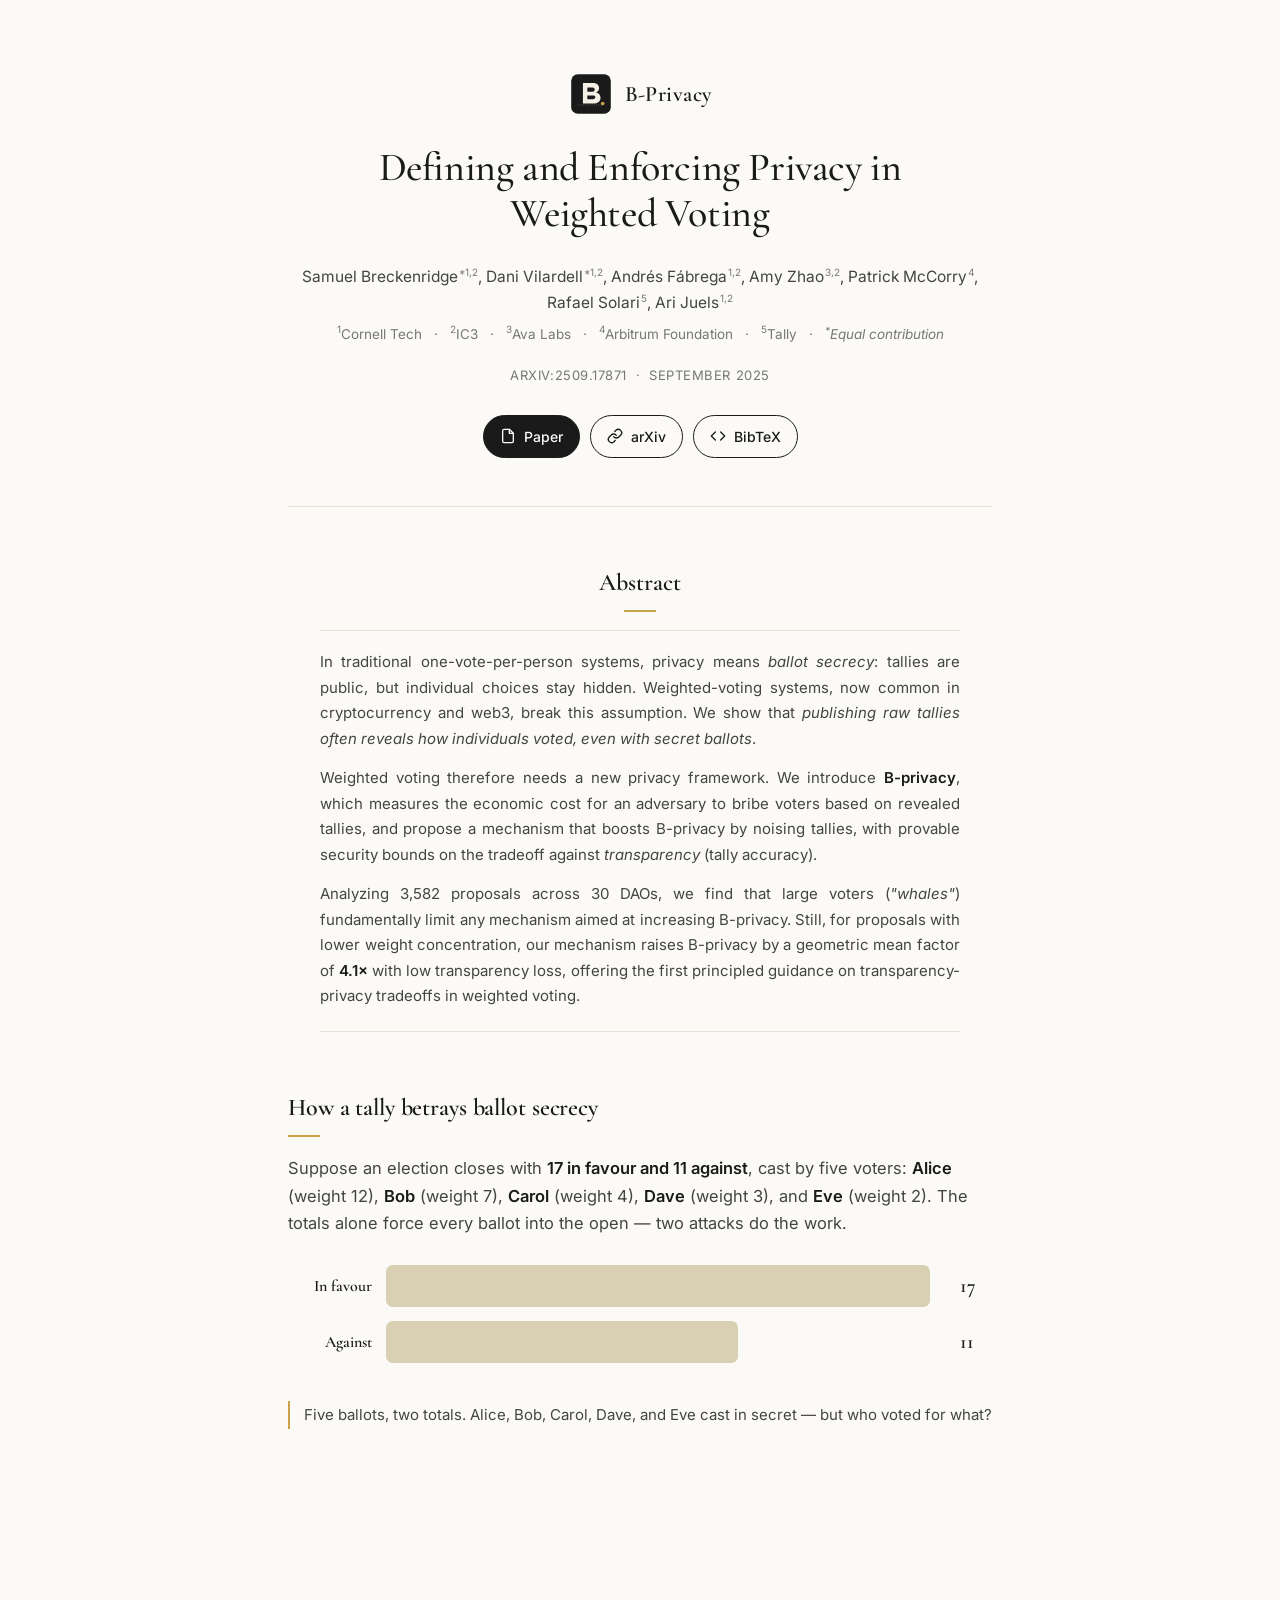
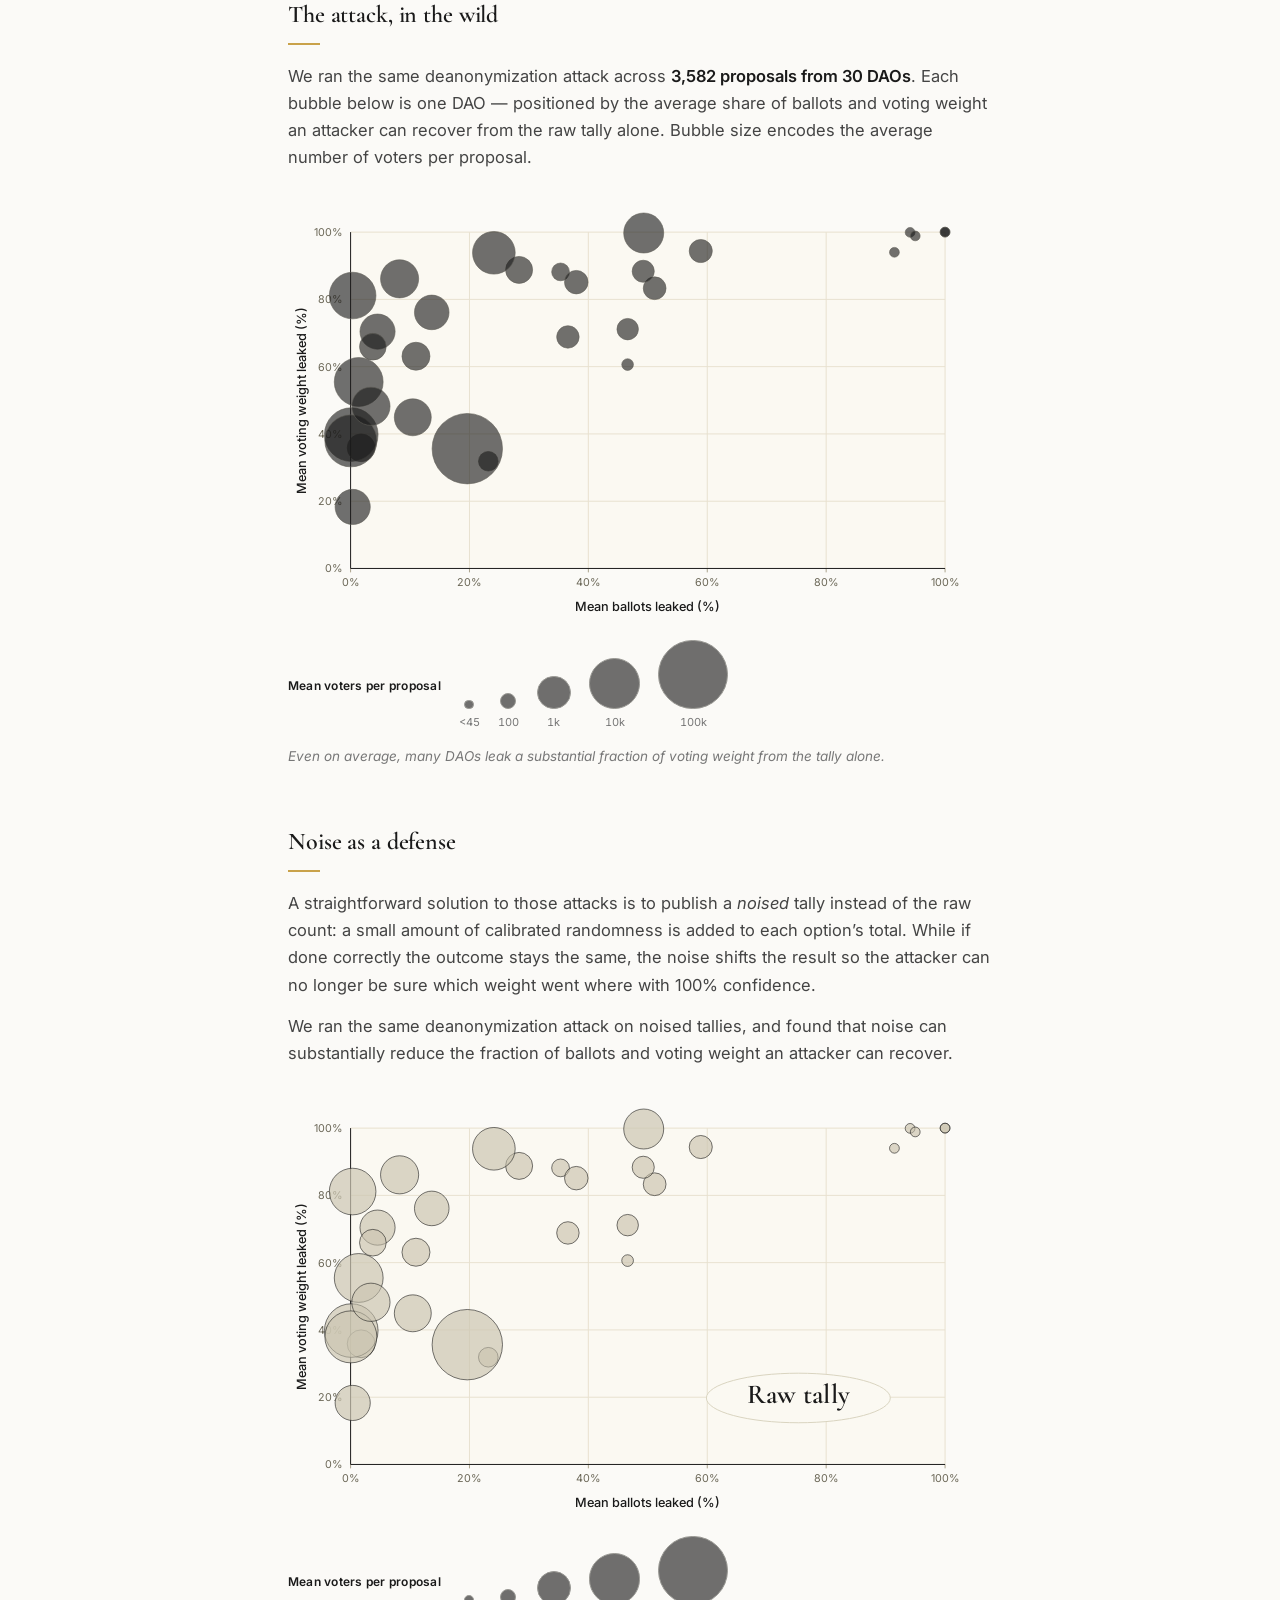
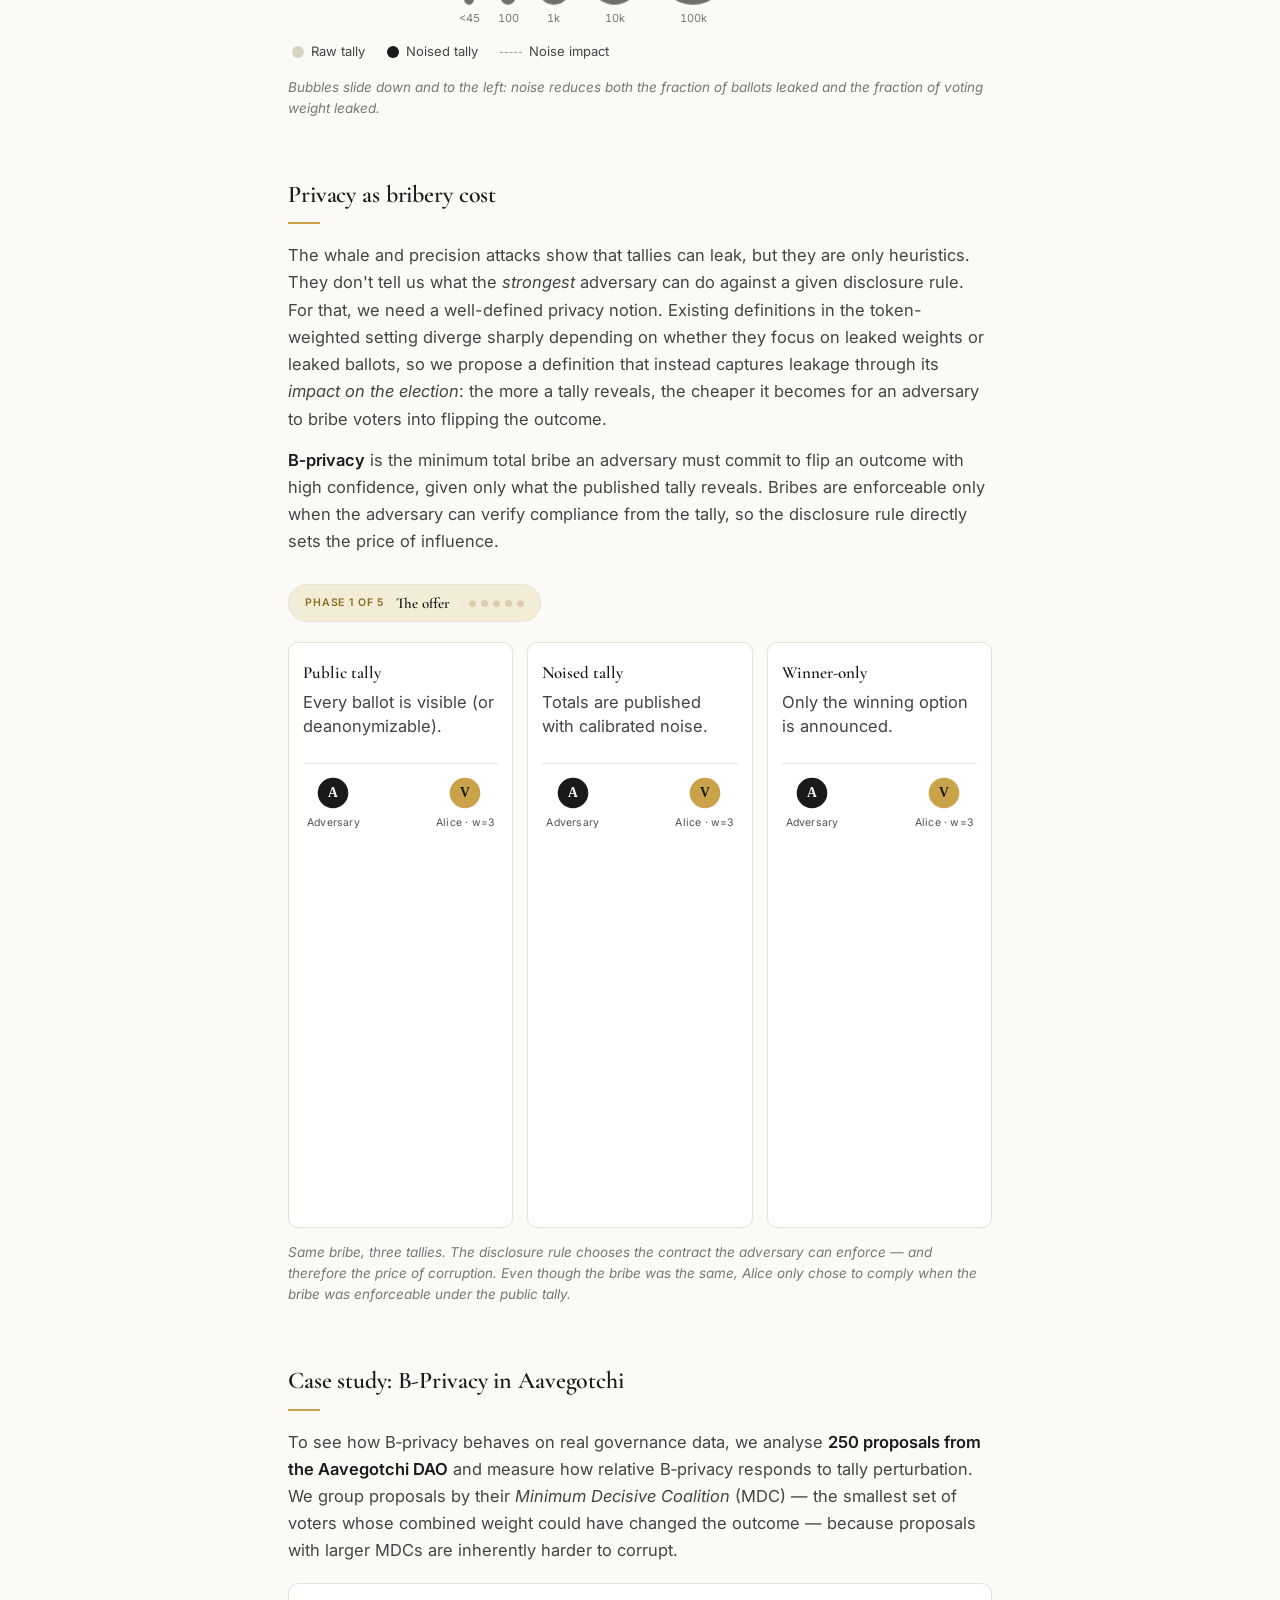
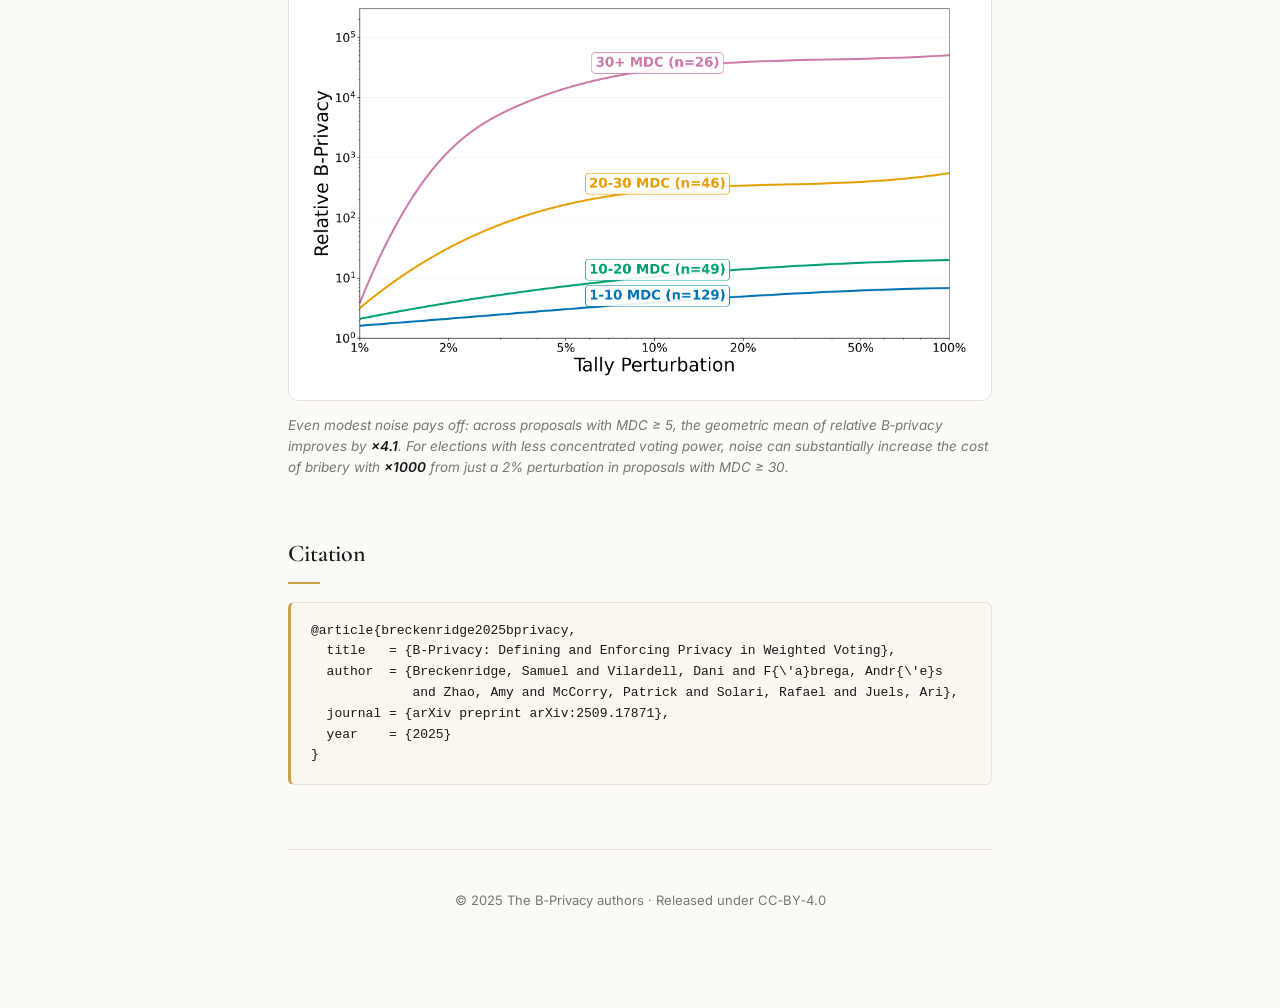
==== commit 5e70fb16: "udpate: b-privacy website" ====
--- a/websites/b-privacy/index.html
+++ b/websites/b-privacy/index.html
@@ -13,6 +13,7 @@
   <script src="deanonymize.js" defer></script>
   <script src="plot_data.js" defer></script>
   <script src="plots.js" defer></script>
+  <script src="bprivacy_game.js" defer></script>
 </head>
 <body>
   <main class="page">
@@ -26,18 +27,21 @@
       <h1 class="title">Defining and Enforcing Privacy in Weighted Voting</h1>
 
       <p class="authors">
-        <a href="#">Samuel Breckenridge</a><sup>*1</sup>,
-        <a href="#">Dani Vilardell</a><sup>*1</sup>,
-        <a href="#">Andr&eacute;s F&aacute;brega</a><sup>1</sup>,
-        <a href="#">Amy Zhao</a><sup>1</sup>,
-        <a href="#">Patrick McCorry</a><sup>2</sup>,
-        <a href="#">Rafael Solari</a><sup>1</sup>,
-        <a href="#">Ari Juels</a><sup>1</sup>
+        <a href="#">Samuel Breckenridge</a><sup>*1,2</sup>,
+        <a href="#">Dani Vilardell</a><sup>*1,2</sup>,
+        <a href="#">Andr&eacute;s F&aacute;brega</a><sup>1,2</sup>,
+        <a href="#">Amy Zhao</a><sup>3,2</sup>,
+        <a href="#">Patrick McCorry</a><sup>4</sup>,
+        <a href="#">Rafael Solari</a><sup>5</sup>,
+        <a href="#">Ari Juels</a><sup>1,2</sup>
       </p>
 
       <p class="affiliations">
         <sup>1</sup>Cornell Tech &nbsp;&nbsp;&middot;&nbsp;&nbsp;
-        <sup>2</sup>Infura &nbsp;&nbsp;&middot;&nbsp;&nbsp;
+        <sup>2</sup>IC3 &nbsp;&nbsp;&middot;&nbsp;&nbsp;
+        <sup>3</sup>Ava Labs &nbsp;&nbsp;&middot;&nbsp;&nbsp;
+        <sup>4</sup>Arbitrum Foundation &nbsp;&nbsp;&middot;&nbsp;&nbsp;
+        <sup>5</sup>Tally &nbsp;&nbsp;&middot;&nbsp;&nbsp;
         <span class="equal-contrib"><sup>*</sup>Equal contribution</span>
       </p>
 
@@ -59,9 +63,20 @@
       </nav>
     </header>
 
-    <section class="section">
-      <h2>Abstract</h2>
-      <p>
+    <section class="section abstract">
+    <h2>Abstract</h2>
+    <div class="abstract-body">
+    <p>
+      In traditional one-vote-per-person systems, privacy means <em>ballot secrecy</em>: tallies are public, but individual choices stay hidden. Weighted-voting systems, now common in cryptocurrency and web3, break this assumption. We show that <em>publishing raw tallies often reveals how individuals voted, even with secret ballots</em>.
+    </p>
+    <p>
+      Weighted voting therefore needs a new privacy framework. We introduce <strong>B-privacy</strong>, which measures the economic cost for an adversary to bribe voters based on revealed tallies, and propose a mechanism that boosts B-privacy by noising tallies, with provable security bounds on the tradeoff against <em>transparency</em> (tally accuracy).
+    </p>
+    <p>
+      Analyzing 3,582 proposals across 30 DAOs, we find that large voters (<em>"whales"</em>) fundamentally limit any mechanism aimed at increasing B-privacy. Still, for proposals with lower weight concentration, our mechanism raises B-privacy by a geometric mean factor of <strong>4.1×</strong> with low transparency loss, offering the first principled guidance on transparency-privacy tradeoffs in weighted voting.
+    </p>
+    </div>
+      <!-- <p>
         Weighted-voting systems underpin governance in DAOs and other
         blockchain-based platforms. Conventional ballot secrecy is not
         enough in these settings: publishing raw tallies can often reveal
@@ -81,11 +96,11 @@
         coalitions of five or more voters, our mechanism delivers a
         geometric&nbsp;mean <strong>4.1&times; increase</strong> in
         bribery cost.
-      </p>
+      </p> -->
     </section>
 
     <section class="section" id="deanonymize">
-      <h2>How a tally betrays the ballot</h2>
+      <h2>How a tally betrays ballot secrecy</h2>
       <p>
         Suppose an election closes with <strong>17 in favour and 11 against</strong>,
         cast by five voters:
@@ -122,9 +137,7 @@
           <p class="step active" data-step="0">Five ballots, two totals. Alice, Bob, Carol, Dave, and Eve cast in secret &mdash; but who voted for what?</p>
           <p class="step" data-step="1"><span class="attack-tag whale">Whale attack: </span><b>Alice</b>&rsquo;s weight of 12 can&rsquo;t fit inside a total of 11. &rarr; <span class="vote-a">In favour</span>.</p>
           <p class="step" data-step="2"><span class="attack-tag whale">Whale attack: </span>Only 5 left on the favour side. <b>Bob</b>&rsquo;s 7 won&rsquo;t fit. &rarr; <span class="vote-b">Against</span>.</p>
-          <p class="step" data-step="3"><span class="attack-tag precision">Precision attack: </span>The remaining {4,&nbsp;3,&nbsp;2} must split into favour&nbsp;=&nbsp;5, against&nbsp;=&nbsp;4. Only {4} sums to 4 &mdash; <b>Carol</b>. &rarr; <span class="vote-b">Against</span>.</p>
-          <p class="step" data-step="4"><span class="attack-tag precision">Precision attack: </span>That leaves {3,&nbsp;2} summing to exactly 5 for favour. <b>Dave</b>&rsquo;s 3. &rarr; <span class="vote-a">In favour</span>.</p>
-          <p class="step" data-step="5">And <b>Eve</b>&rsquo;s 2 completes the favour side. &rarr; <span class="vote-a">In favour</span>. <em>Every ballot exposed.</em></p>
+          <p class="step" data-step="3"><span class="attack-tag precision">Precision attack: </span>The remaining {4,&nbsp;3,&nbsp;2} must split into favour&nbsp;=&nbsp;5, against&nbsp;=&nbsp;4. The only subset summing to 4 is {4}, so <b>Carol</b> &rarr; <span class="vote-b">Against</span>, and <b>Dave</b>&nbsp;+&nbsp;<b>Eve</b> &rarr; <span class="vote-a">In favour</span>. <em>Every ballot exposed.</em></p>
         </div>
 
         <div class="ledger" aria-label="Revealed ballots">
@@ -141,7 +154,7 @@
     <section class="section" id="dao-attack">
       <h2>The attack, in the wild</h2>
       <p>
-        We ran the same deduction across <strong>3,582 proposals from 30
+        We ran the same deanonymization attack across <strong>3,582 proposals from 30
         DAOs</strong>. Each bubble below is one DAO &mdash; positioned by
         the average share of ballots and voting weight an attacker can
         recover from the raw tally alone. Bubble size encodes the average
@@ -154,25 +167,23 @@
 
       <p class="caption">
         Even on average, many DAOs leak a substantial fraction of voting
-        weight. The four highlighted DAOs anchor the discussion that
-        follows.
+        weight from the tally alone.
       </p>
     </section>
 
     <section class="section" id="noise-defense">
       <h2>Noise as a defense</h2>
       <p>
-        B&#8209;privacy publishes a <em>noised</em> tally instead of the
+        A straightforward solution to those attacks is to publish a <em>noised</em> tally instead of the
         raw count: a small amount of calibrated randomness is added to
-        each option&rsquo;s total. The outcome stays correct in expectation,
-        but the deduction chain breaks &mdash; the attacker can no longer
-        be sure which weight went where.
-      </p>
-      <p>
-        Each bubble below is one DAO; size encodes the average number of
-        voters per proposal. Bubbles start at the
-        <strong>raw&nbsp;tally</strong> attack rate and animate to their
-        position under the <strong>noised tally</strong>.
+        each option&rsquo;s total. While if done correctly the outcome stays the same,
+        the noise shifts the result so the attacker can no longer
+        be sure which weight went where with 100% confidence.
+      </p>
+      <p>
+        We ran the same deanonymization attack on noised tallies, and found that noise 
+        can substantially reduce the fraction of ballots and voting weight an attacker 
+        can recover. 
       </p>
 
       <div class="noise-plot-wrap">
@@ -188,6 +199,141 @@
         Bubbles slide down and to the left: noise reduces both the
         fraction of ballots leaked and the fraction of voting weight
         leaked.
+      </p>
+    </section>
+
+
+    <section class="section" id="bprivacy-game">
+      <h2>Privacy as bribery cost</h2>
+      <p>
+        The whale and precision attacks show that tallies can leak, but they are only heuristics. They don't tell us what the <em>strongest</em> adversary can do against a given disclosure rule. For that, we need a well-defined privacy notion. Existing definitions in the token-weighted setting diverge sharply depending on whether they focus on leaked weights or leaked ballots, so we propose a definition that instead captures leakage through its <em>impact on the election</em>: the more a tally reveals, the cheaper it becomes for an adversary to bribe voters into flipping the outcome.
+      </p>
+      <p>
+        <strong>B&#8209;privacy</strong> is the minimum total bribe an adversary must commit to flip an outcome with high confidence, given only what the published tally reveals. Bribes are enforceable only when the adversary can verify compliance from the tally, so the disclosure rule directly sets the price of influence.
+      </p>
+
+      <div class="bribe-lab" aria-label="Bribery game in three tally regimes">
+        <div class="bribe-phase" aria-live="polite">
+          <span class="bribe-phase-step">Phase 1 of 5</span>
+          <span class="bribe-phase-label">The offer</span>
+          <span class="bribe-phase-dots" aria-hidden="true">
+            <span class="dot" data-phase="offer"></span>
+            <span class="dot" data-phase="vote"></span>
+            <span class="dot" data-phase="reveal"></span>
+            <span class="dot" data-phase="verify"></span>
+            <span class="dot" data-phase="verdict"></span>
+          </span>
+        </div>
+
+        <div class="bribe-grid">
+          <article class="bribe-cell" data-mode="public">
+            <header>
+              <h3>Public tally</h3>
+              <p class="bribe-sub">Every ballot is visible (or deanonymizable).</p>
+            </header>
+            <div class="actors">
+              <div class="actor actor-adv">
+                <svg class="avatar" viewBox="0 0 40 40" aria-hidden="true"><circle cx="20" cy="20" r="18" fill="#1a1a1a"/><text x="20" y="25" text-anchor="middle" fill="#fbfaf7" font-family="serif" font-size="16" font-weight="600">A</text></svg>
+                <span class="actor-name">Adversary</span>
+              </div>
+              <div class="actor actor-voter">
+                <svg class="avatar" viewBox="0 0 40 40" aria-hidden="true"><circle cx="20" cy="20" r="18" fill="#c9a24a"/><text x="20" y="25" text-anchor="middle" fill="#1a1a1a" font-family="serif" font-size="16" font-weight="600">V</text></svg>
+                <span class="actor-name">Alice &middot; w=3</span>
+              </div>
+            </div>
+            <div class="slot slot-offer" data-phase="offer"><div class="slot-label">1. Offer</div><div class="bubble bubble-adv"><p></p></div></div>
+            <div class="slot slot-vote" data-phase="vote"><div class="slot-label">2. Alice votes</div><div class="bubble bubble-voter"><p></p></div></div>
+            <div class="slot slot-reveal" data-phase="reveal"><div class="slot-label">3. Tally published</div><div class="tally-view"><div class="tally-inner"></div></div></div>
+            <div class="slot slot-verify" data-phase="verify"><div class="slot-label">4. Verification</div><div class="bubble bubble-adv"><p></p></div></div>
+            <div class="slot slot-verdict" data-phase="verdict"><div class="slot-label">5. Outcome</div><div class="verdict"><span class="verdict-tag"></span><span class="verdict-text"></span></div></div>
+          </article>
+
+          <article class="bribe-cell" data-mode="noised">
+            <header>
+              <h3>Noised tally</h3>
+              <p class="bribe-sub">Totals are published with calibrated noise.</p>
+            </header>
+            <div class="actors">
+              <div class="actor actor-adv">
+                <svg class="avatar" viewBox="0 0 40 40" aria-hidden="true"><circle cx="20" cy="20" r="18" fill="#1a1a1a"/><text x="20" y="25" text-anchor="middle" fill="#fbfaf7" font-family="serif" font-size="16" font-weight="600">A</text></svg>
+                <span class="actor-name">Adversary</span>
+              </div>
+              <div class="actor actor-voter">
+                <svg class="avatar" viewBox="0 0 40 40" aria-hidden="true"><circle cx="20" cy="20" r="18" fill="#c9a24a"/><text x="20" y="25" text-anchor="middle" fill="#1a1a1a" font-family="serif" font-size="16" font-weight="600">V</text></svg>
+                <span class="actor-name">Alice &middot; w=3</span>
+              </div>
+            </div>
+            <div class="slot slot-offer" data-phase="offer"><div class="slot-label">1. Offer</div><div class="bubble bubble-adv"><p></p></div></div>
+            <div class="slot slot-vote" data-phase="vote"><div class="slot-label">2. Alice votes</div><div class="bubble bubble-voter"><p></p></div></div>
+            <div class="slot slot-reveal" data-phase="reveal"><div class="slot-label">3. Tally published</div><div class="tally-view"><div class="tally-inner"></div></div></div>
+            <div class="slot slot-verify" data-phase="verify"><div class="slot-label">4. Verification</div><div class="bubble bubble-adv"><p></p></div></div>
+            <div class="slot slot-verdict" data-phase="verdict"><div class="slot-label">5. Outcome</div><div class="verdict"><span class="verdict-tag"></span><span class="verdict-text"></span></div></div>
+          </article>
+
+          <article class="bribe-cell" data-mode="private">
+            <header>
+              <h3>Winner&#8209;only</h3>
+              <p class="bribe-sub">Only the winning option is announced.</p>
+            </header>
+            <div class="actors">
+              <div class="actor actor-adv">
+                <svg class="avatar" viewBox="0 0 40 40" aria-hidden="true"><circle cx="20" cy="20" r="18" fill="#1a1a1a"/><text x="20" y="25" text-anchor="middle" fill="#fbfaf7" font-family="serif" font-size="16" font-weight="600">A</text></svg>
+                <span class="actor-name">Adversary</span>
+              </div>
+              <div class="actor actor-voter">
+                <svg class="avatar" viewBox="0 0 40 40" aria-hidden="true"><circle cx="20" cy="20" r="18" fill="#c9a24a"/><text x="20" y="25" text-anchor="middle" fill="#1a1a1a" font-family="serif" font-size="16" font-weight="600">V</text></svg>
+                <span class="actor-name">Alice &middot; w=3</span>
+              </div>
+            </div>
+            <div class="slot slot-offer" data-phase="offer"><div class="slot-label">1. Offer</div><div class="bubble bubble-adv"><p></p></div></div>
+            <div class="slot slot-vote" data-phase="vote"><div class="slot-label">2. Alice votes</div><div class="bubble bubble-voter"><p></p></div></div>
+            <div class="slot slot-reveal" data-phase="reveal"><div class="slot-label">3. Tally published</div><div class="tally-view"><div class="tally-inner"></div></div></div>
+            <div class="slot slot-verify" data-phase="verify"><div class="slot-label">4. Verification</div><div class="bubble bubble-adv"><p></p></div></div>
+            <div class="slot slot-verdict" data-phase="verdict"><div class="slot-label">5. Outcome</div><div class="verdict"><span class="verdict-tag"></span><span class="verdict-text"></span></div></div>
+          </article>
+        </div>
+      </div>
+
+      <p class="caption">
+        Same bribe, three tallies. The disclosure rule chooses the
+        contract the adversary can enforce &mdash; and therefore the price
+        of corruption. Even though the bribe was the same, Alice only chose to comply
+        when the bribe was enforceable under the public tally. 
+      </p>
+    </section>
+
+
+    <section class="section" id="aavegotchi-results">
+      <h2>Case study: B&#8209;Privacy in Aavegotchi</h2>
+      <p>
+        To see how B&#8209;privacy behaves on real governance data, we
+        analyse <strong>250 proposals from the Aavegotchi DAO</strong> and
+        measure how relative B&#8209;privacy responds to tally
+        perturbation. We group proposals by their <em>Minimum Decisive
+        Coalition</em> (MDC) &mdash; the smallest set of voters whose
+        combined weight could have changed the outcome &mdash; because
+        proposals with larger MDCs are inherently harder to corrupt.
+      </p>
+
+      <figure class="aave-figure">
+        <img src="figure/plot_clustered_average_aavegotchi.eth.png"
+             alt="Relative B-Privacy versus tally perturbation for Aavegotchi proposals, grouped by MDC cohort." />
+        <!-- <figcaption>
+          Relative B&#8209;privacy (log scale) as a function of tally
+          perturbation <em>d</em>, averaged within MDC cohorts
+          (1&ndash;10, 10&ndash;20, 20&ndash;30, 30+). Two patterns are
+          clear: B&#8209;privacy rises monotonically with perturbation,
+          and at any fixed perturbation level, proposals with larger MDCs
+          enjoy strictly higher B&#8209;privacy.
+        </figcaption> -->
+      </figure>
+
+      <p class="caption">
+        Even modest noise pays off: across proposals with MDC&nbsp;&ge;&nbsp;5,
+        the geometric mean of relative B&#8209;privacy improves by
+        <strong>&times;4.1</strong>. For elections with less concentrated voting power, 
+        noise can substantially increase the cost of bribery with <strong>&times;1000</strong> 
+        from just a 2% perturbation in proposals with MDC&nbsp;&ge;&nbsp;30.
       </p>
     </section>
 
--- a/websites/b-privacy/style.css
+++ b/websites/b-privacy/style.css
@@ -186,6 +186,26 @@
 
 .section strong { color: var(--ink); font-weight: 600; }
 
+.abstract h2 { text-align: center; }
+.abstract h2::after { margin-left: auto; margin-right: auto; }
+
+.abstract .abstract-body {
+  max-width: 640px;
+  margin: 0 auto;
+  padding: 18px 0 6px;
+  border-top: 1px solid var(--rule);
+  border-bottom: 1px solid var(--rule);
+}
+.abstract .abstract-body p {
+  font-size: 15px;
+  line-height: 1.7;
+  color: var(--ink-soft);
+  margin: 0 0 14px;
+  text-align: justify;
+  hyphens: auto;
+}
+.abstract .abstract-body p:last-child { margin-bottom: 16px; }
+
 /* ---------- Cards ---------- */
 
 .cards {
@@ -241,6 +261,35 @@
   margin-top: 14px;
   text-align: center;
   font-style: italic;
+}
+
+/* ---------- Aavegotchi case study ---------- */
+
+.aave-figure {
+  margin: 18px 0 8px;
+  padding: 20px;
+  background: var(--surface);
+  border: 1px solid var(--rule);
+  border-radius: 10px;
+  text-align: center;
+}
+.aave-figure img {
+  display: block;
+  width: 100%;
+  max-width: 760px;
+  height: auto;
+  margin: 0 auto;
+}
+.aave-figure figcaption {
+  font-size: 13.5px;
+  color: var(--muted);
+  line-height: 1.6;
+  margin-top: 14px;
+  text-align: center;
+  font-style: italic;
+  max-width: 640px;
+  margin-left: auto;
+  margin-right: auto;
 }
 
 /* ---------- BibTeX ---------- */
@@ -340,6 +389,10 @@
   overflow: hidden;
 }
 
+.seg.revealed + .seg.revealed {
+  border-left: 1px solid rgba(255, 255, 255, 0.55);
+}
+
 .bar-a .seg.revealed { background: var(--color-a); color: #fff; }
 .bar-b .seg.revealed { background: var(--color-b); color: #fff; }
 
@@ -489,6 +542,25 @@
   font-family: var(--sans);
   font-size: 10.5px;
   fill: var(--ink-soft);
+}
+
+.plot-svg .phase-label {
+  opacity: 0;
+  transition: opacity 1600ms ease;
+  pointer-events: none;
+}
+.plot-svg .phase-label.on { opacity: 1; }
+.plot-svg .phase-label-bg {
+  fill: #fbf9f2;
+  stroke: #d9d3bf;
+  stroke-width: 1;
+}
+.plot-svg .phase-label-text {
+  font-family: var(--serif);
+  font-size: 28px;
+  font-weight: 600;
+  letter-spacing: 0.01em;
+  fill: var(--ink);
 }
 
 /* Aggregate plot */
@@ -651,6 +723,320 @@
   }
 }
 
+/* ---------- Bribery game ---------- */
+
+.bribe-lab {
+  margin-top: 28px;
+  --color-a: #1d3a5f;
+  --color-b: #9b3a1c;
+  --cell-ink: #1a1a1a;
+  --cell-soft: #55524a;
+  --cell-bg: #ffffff;
+  --cell-rule: #e6e2d6;
+}
+
+.bribe-phase {
+  display: inline-flex;
+  align-items: center;
+  gap: 12px;
+  padding: 6px 16px;
+  border-radius: 999px;
+  background: #f3ecd6;
+  border: 1px solid var(--rule);
+  margin-bottom: 20px;
+  flex-wrap: wrap;
+}
+.bribe-phase-step {
+  font-size: 10.5px;
+  letter-spacing: 0.08em;
+  text-transform: uppercase;
+  color: var(--accent);
+  font-weight: 600;
+}
+.bribe-phase-label {
+  font-family: var(--serif);
+  font-size: 15px;
+  font-weight: 600;
+  color: var(--ink);
+}
+.bribe-phase-dots {
+  display: inline-flex;
+  gap: 5px;
+  align-items: center;
+  padding-left: 6px;
+  border-left: 1px solid var(--rule);
+}
+.bribe-phase-dots .dot {
+  width: 7px;
+  height: 7px;
+  border-radius: 50%;
+  background: #d9cfb3;
+  transition: background 250ms ease, transform 250ms ease;
+}
+.bribe-phase-dots .dot.done { background: var(--accent-soft); }
+.bribe-phase-dots .dot.current { background: var(--accent); transform: scale(1.35); }
+
+.bribe-grid {
+  display: grid;
+  grid-template-columns: repeat(3, minmax(0, 1fr));
+  grid-template-rows: repeat(7, auto);
+  gap: 14px;
+}
+
+.bribe-cell {
+  background: var(--cell-bg);
+  border: 1px solid var(--cell-rule);
+  border-radius: 10px;
+  padding: 16px 14px 14px;
+  grid-row: 1 / -1;
+  display: grid;
+  grid-template-rows: subgrid;
+  row-gap: 10px;
+  min-width: 0;
+}
+.bribe-cell header {
+  padding-bottom: 10px;
+  border-bottom: 1px solid var(--cell-rule);
+}
+.bribe-cell h3 {
+  font-family: var(--serif);
+  font-size: 17px;
+  font-weight: 600;
+  margin: 0 0 4px;
+  color: var(--cell-ink);
+}
+.bribe-sub {
+  font-size: 12px;
+  color: var(--cell-soft);
+  margin: 0;
+  line-height: 1.45;
+}
+
+.bribe-cell .slot {
+  display: flex;
+  flex-direction: column;
+  gap: 5px;
+  opacity: 0;
+  visibility: hidden;
+  transform: translateY(4px);
+  transition: opacity 450ms ease, transform 450ms ease, visibility 0s linear 450ms;
+  pointer-events: none;
+}
+.bribe-cell .slot.visible {
+  opacity: 1;
+  visibility: visible;
+  transform: translateY(0);
+  transition: opacity 450ms ease, transform 450ms ease, visibility 0s linear 0s;
+  pointer-events: auto;
+}
+.bribe-cell .slot.current {
+  outline: 2px solid var(--accent-soft);
+  outline-offset: 4px;
+  border-radius: 10px;
+}
+.bribe-cell .slot-label {
+  font-size: 10.5px;
+  letter-spacing: 0.08em;
+  text-transform: uppercase;
+  color: var(--accent);
+  font-weight: 600;
+}
+
+.bribe-cell .actors {
+  display: flex;
+  justify-content: space-between;
+  align-items: center;
+  padding: 2px 4px 6px;
+}
+.bribe-cell .actor {
+  display: flex;
+  flex-direction: column;
+  align-items: center;
+  gap: 4px;
+  flex: 0 0 auto;
+}
+.bribe-cell .avatar {
+  width: 34px;
+  height: 34px;
+  display: block;
+}
+.bribe-cell .actor-name {
+  font-size: 10.5px;
+  color: var(--cell-soft);
+  letter-spacing: 0.02em;
+}
+
+.bribe-cell .bubble {
+  position: relative;
+  font-size: 12.5px;
+  line-height: 1.45;
+  color: var(--cell-ink);
+  background: #faf7ef;
+  border: 1px solid var(--cell-rule);
+  border-radius: 10px;
+  padding: 8px 11px;
+  min-height: 42px;
+}
+.bribe-cell .bubble p {
+  margin: 0;
+}
+.bribe-cell .bubble-adv::before,
+.bribe-cell .bubble-voter::before {
+  content: '';
+  position: absolute;
+  top: -7px;
+  width: 10px;
+  height: 10px;
+  background: #faf7ef;
+  border-left: 1px solid var(--cell-rule);
+  border-top: 1px solid var(--cell-rule);
+  transform: rotate(45deg);
+}
+.bribe-cell .bubble-adv::before { left: 16px; }
+.bribe-cell .bubble-voter::before { right: 16px; }
+.bribe-cell .bubble-adv { background: #efe8d3; border-color: #ddd2ac; }
+.bribe-cell .bubble-adv::before { background: #efe8d3; border-color: #ddd2ac; }
+.bribe-cell .bubble-voter { background: #e9eef5; border-color: #c8d3e2; }
+.bribe-cell .bubble-voter::before { background: #e9eef5; border-color: #c8d3e2; }
+
+.bribe-cell .tally-view {
+  background: #fbf9f2;
+  border: 1px dashed var(--cell-rule);
+  border-radius: 8px;
+  padding: 10px 12px;
+  min-height: 58px;
+}
+.bribe-cell .tally-inner {
+  font-size: 12px;
+  line-height: 1.55;
+  color: var(--cell-ink);
+  font-variant-numeric: tabular-nums;
+}
+.bribe-cell .tally-inner .tv-title {
+  font-family: var(--serif);
+  font-size: 12px;
+  color: var(--cell-soft);
+  letter-spacing: 0.04em;
+  text-transform: uppercase;
+  margin-bottom: 6px;
+}
+.bribe-cell .tally-inner .tv-row {
+  display: flex;
+  justify-content: space-between;
+  gap: 12px;
+  padding: 2px 0;
+}
+.bribe-cell .tally-inner .tv-row b { font-weight: 600; color: var(--cell-ink); }
+.bribe-cell .tally-inner .tv-row .tv-vote-a { color: var(--color-a); font-weight: 600; }
+.bribe-cell .tally-inner .tv-row .tv-vote-b { color: var(--color-b); font-weight: 600; }
+.bribe-cell .tally-inner .tv-bar {
+  display: flex;
+  align-items: center;
+  gap: 8px;
+}
+.bribe-cell .tally-inner .tv-bar-label {
+  font-size: 11px;
+  color: var(--cell-soft);
+  width: 62px;
+  flex: 0 0 auto;
+}
+.bribe-cell .tally-inner .tv-bar-track {
+  position: relative;
+  flex: 1 1 auto;
+  height: 10px;
+  background: #eee7d4;
+  border-radius: 4px;
+  overflow: hidden;
+}
+.bribe-cell .tally-inner .tv-bar-fill {
+  position: absolute;
+  top: 0;
+  bottom: 0;
+  left: 0;
+  background: var(--color-a);
+  border-radius: 4px;
+}
+.bribe-cell .tally-inner .tv-bar-fill.against { background: var(--color-b); }
+.bribe-cell .tally-inner .tv-bar-err {
+  position: absolute;
+  top: -2px;
+  bottom: -2px;
+  border-left: 1px dashed rgba(26,26,26,0.4);
+  border-right: 1px dashed rgba(26,26,26,0.4);
+}
+.bribe-cell .tally-inner .tv-bar-value {
+  width: 56px;
+  flex: 0 0 auto;
+  font-size: 11px;
+  text-align: right;
+  color: var(--cell-ink);
+}
+.bribe-cell .tally-inner .tv-winner {
+  display: inline-block;
+  padding: 2px 10px;
+  border-radius: 999px;
+  background: #1d3a5f;
+  color: #fff;
+  font-size: 11.5px;
+  letter-spacing: 0.04em;
+  text-transform: uppercase;
+  font-weight: 600;
+  margin-top: 4px;
+}
+.bribe-cell .tally-inner .tv-hidden {
+  font-style: italic;
+  color: var(--cell-soft);
+  font-size: 11.5px;
+}
+
+.bribe-cell .verdict {
+  display: flex;
+  flex-direction: column;
+  gap: 6px;
+  padding: 10px 12px;
+  border-radius: 8px;
+  font-size: 12px;
+  line-height: 1.45;
+  background: #f6f3ea;
+  border: 1px solid var(--cell-rule);
+}
+.bribe-cell .verdict-tag {
+  display: inline-block;
+  width: fit-content;
+  padding: 1px 8px;
+  border-radius: 999px;
+  font-size: 10.5px;
+  font-weight: 600;
+  letter-spacing: 0.06em;
+  text-transform: uppercase;
+}
+.bribe-cell[data-mode="public"] .verdict-tag { background: #f5e0d6; color: var(--color-b); }
+.bribe-cell[data-mode="noised"] .verdict-tag { background: #f3ecd6; color: var(--accent); }
+.bribe-cell[data-mode="private"] .verdict-tag { background: #dbe6d2; color: #2f5b23; }
+.bribe-cell .verdict-text { color: var(--cell-ink); }
+
+@media (max-width: 720px) {
+  .bribe-grid {
+    grid-template-columns: 1fr;
+    grid-template-rows: none;
+    grid-auto-rows: auto;
+  }
+  .bribe-cell {
+    grid-row: auto;
+    grid-template-rows: none;
+    display: flex;
+    flex-direction: column;
+    gap: 10px;
+  }
+}
+
+@media (prefers-reduced-motion: reduce) {
+  .bribe-cell .slot,
+  .bribe-phase-dots .dot {
+    transition: none !important;
+  }
+}
+
 /* ---------- Responsive ---------- */
 
 @media (max-width: 560px) {
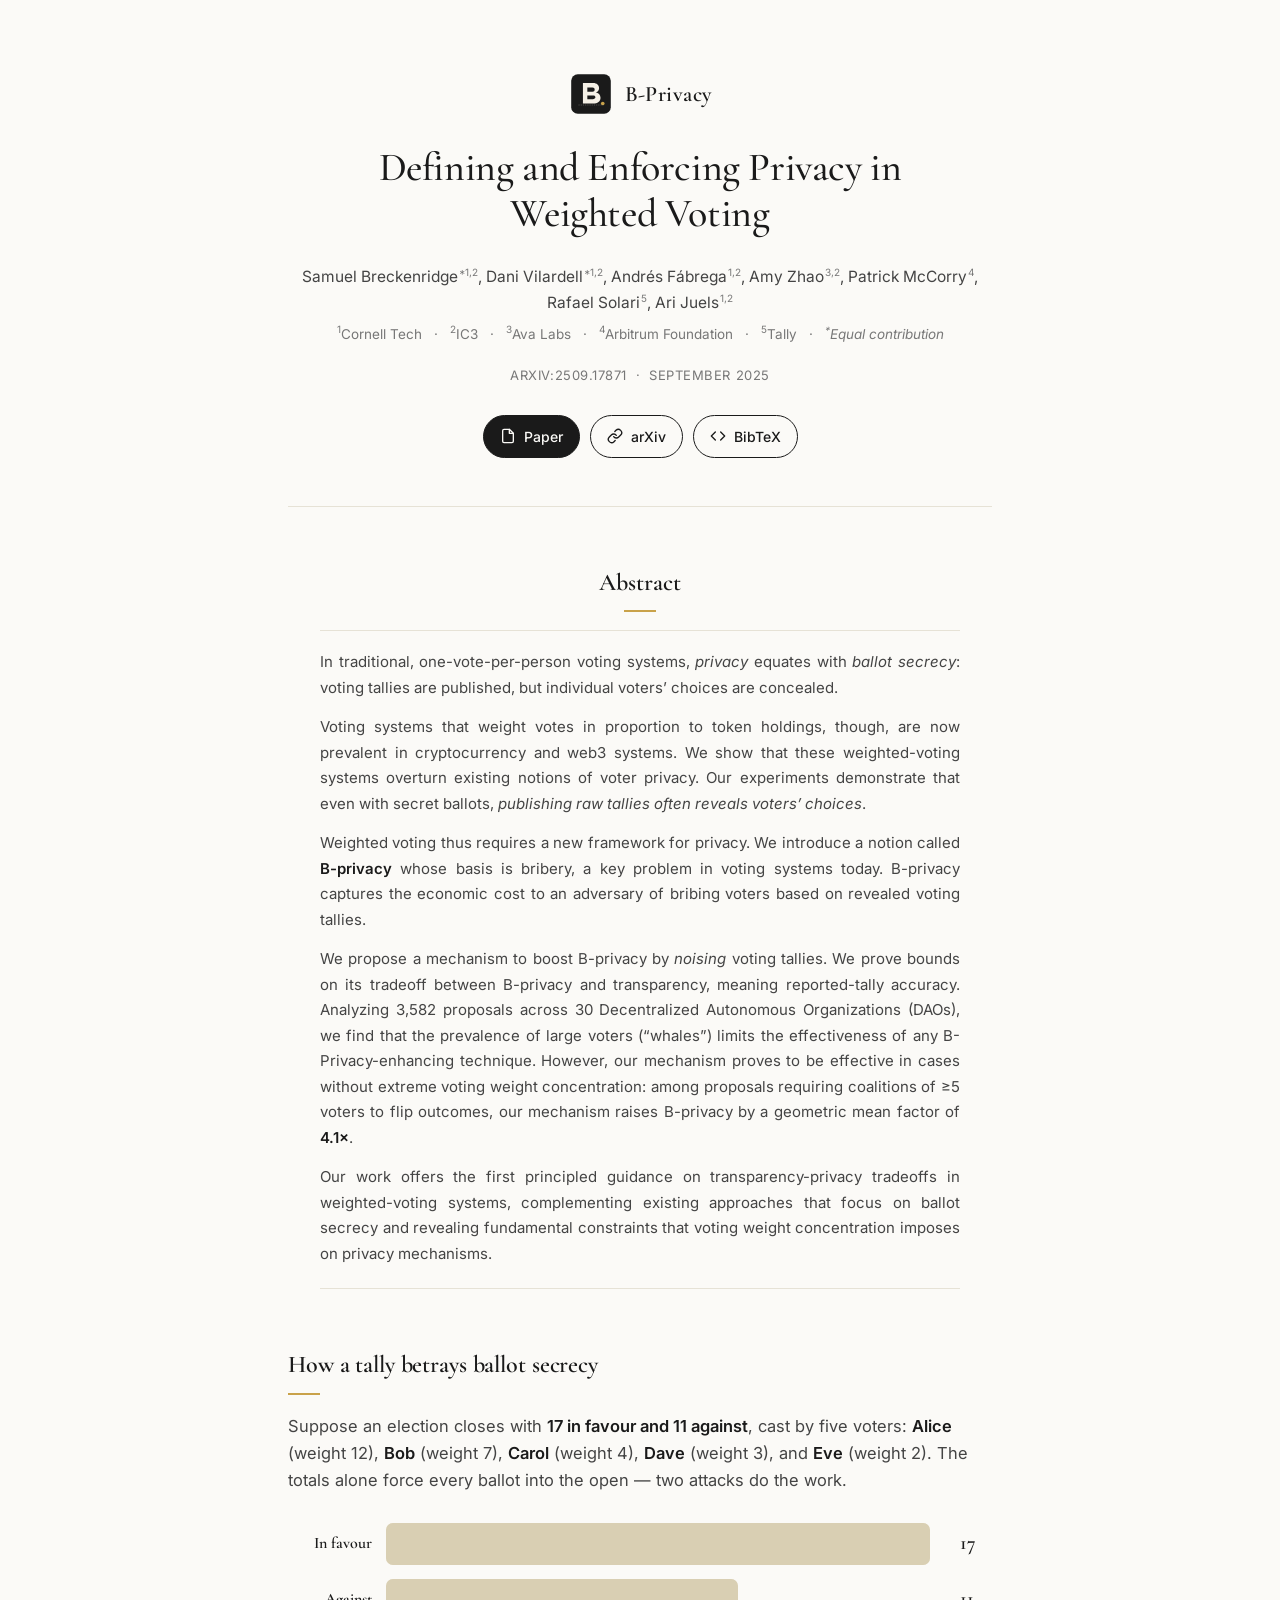
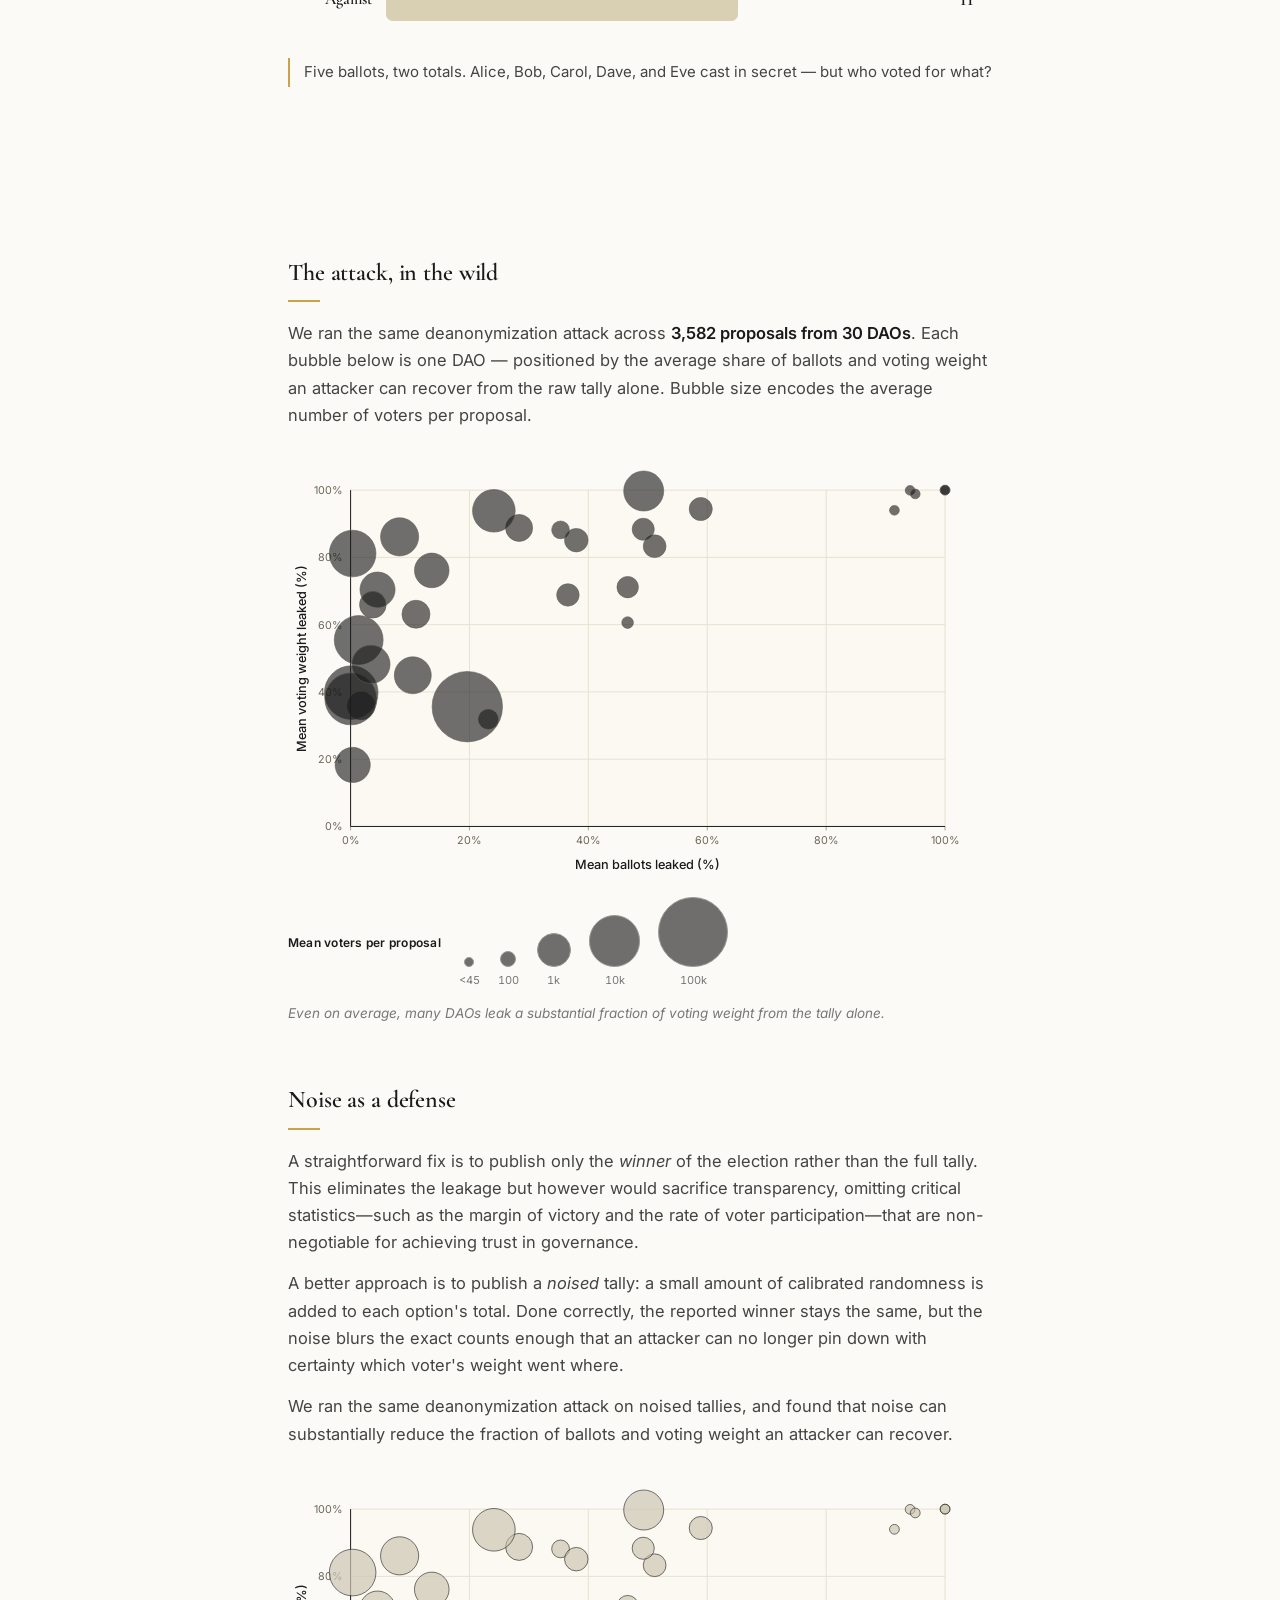
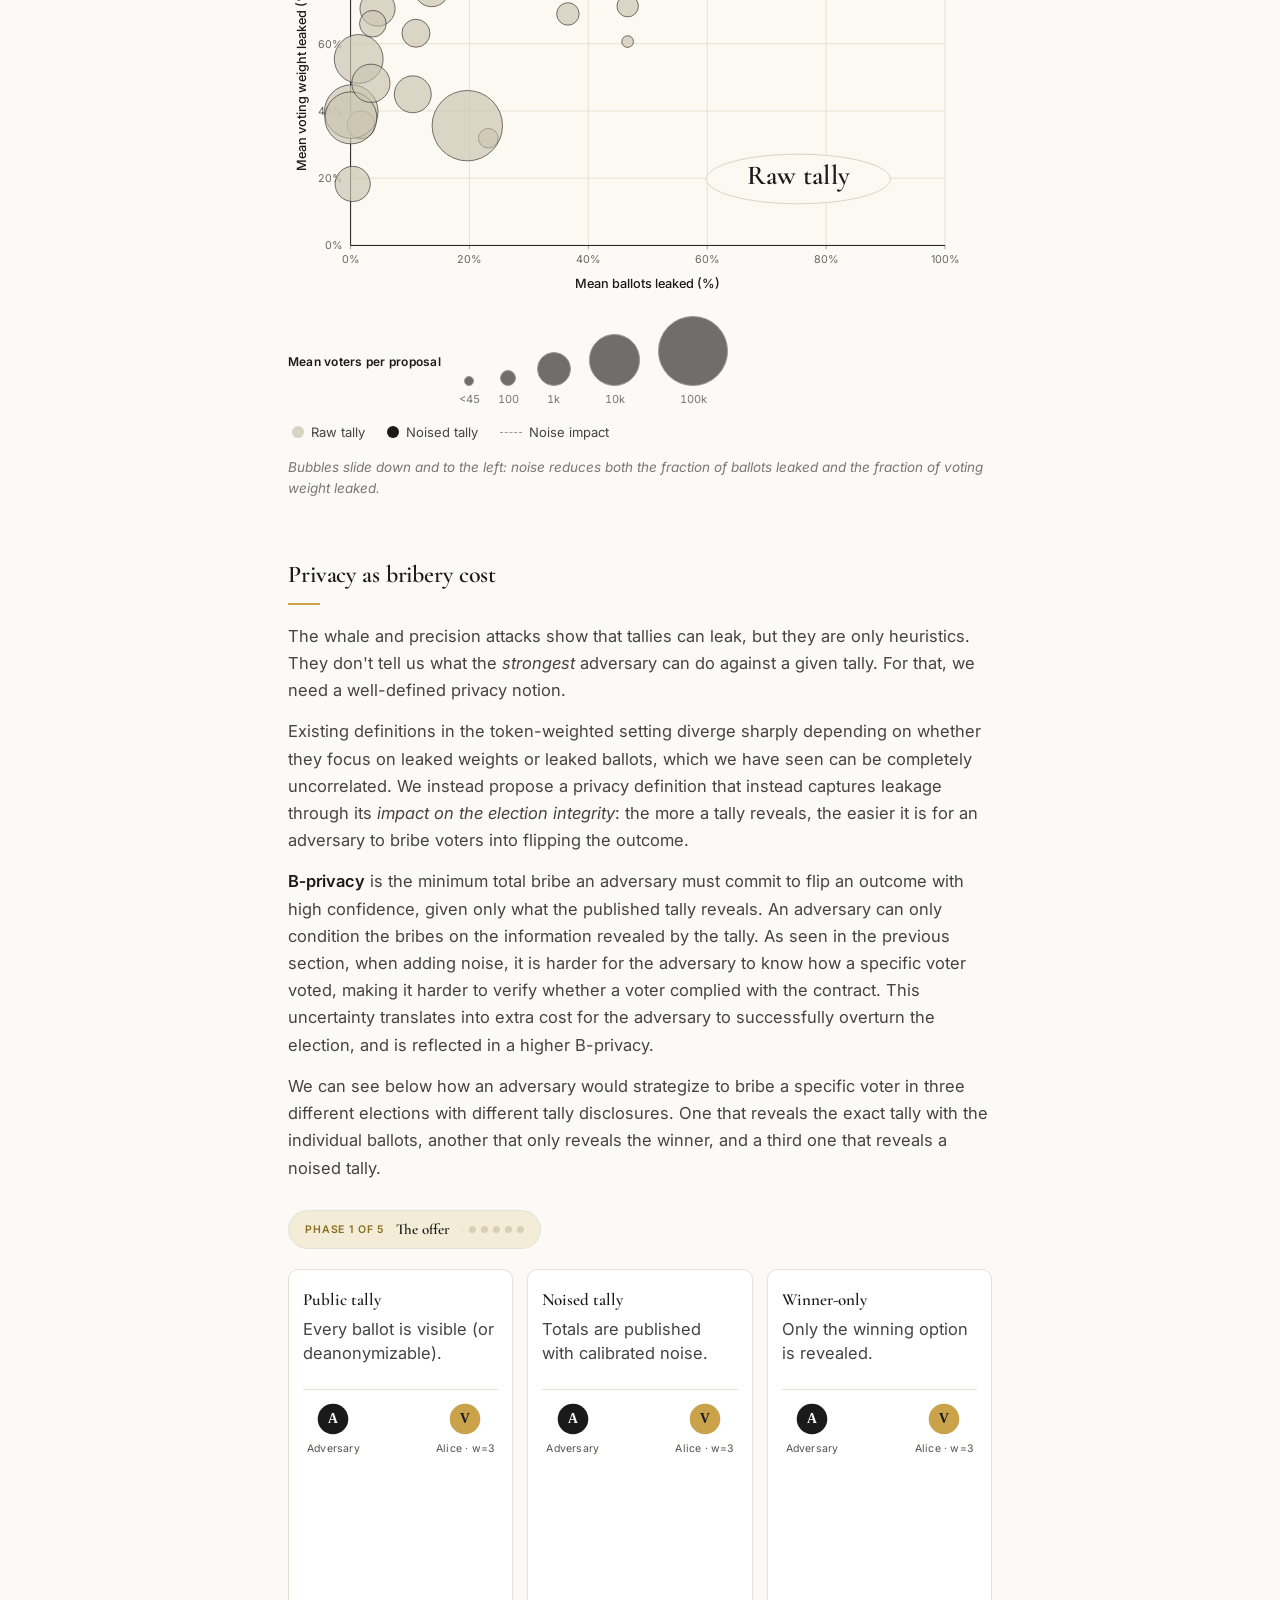
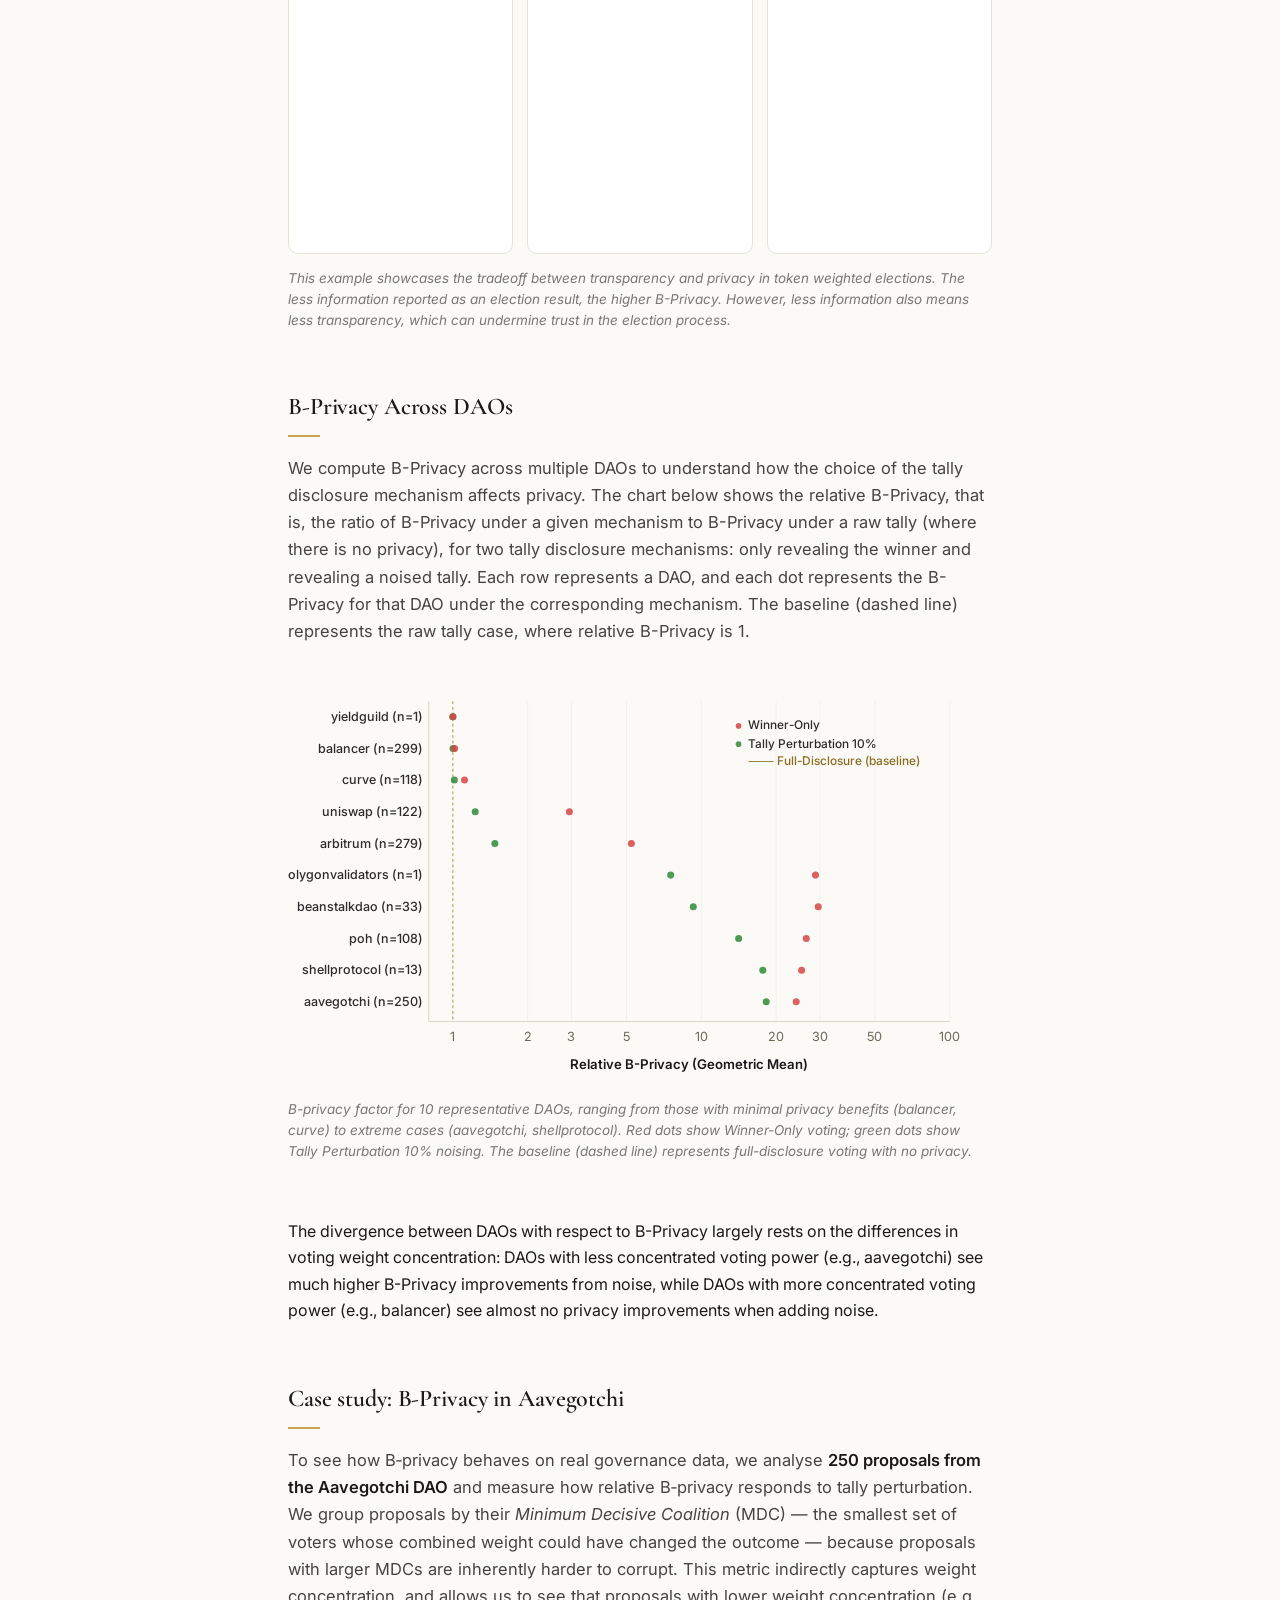
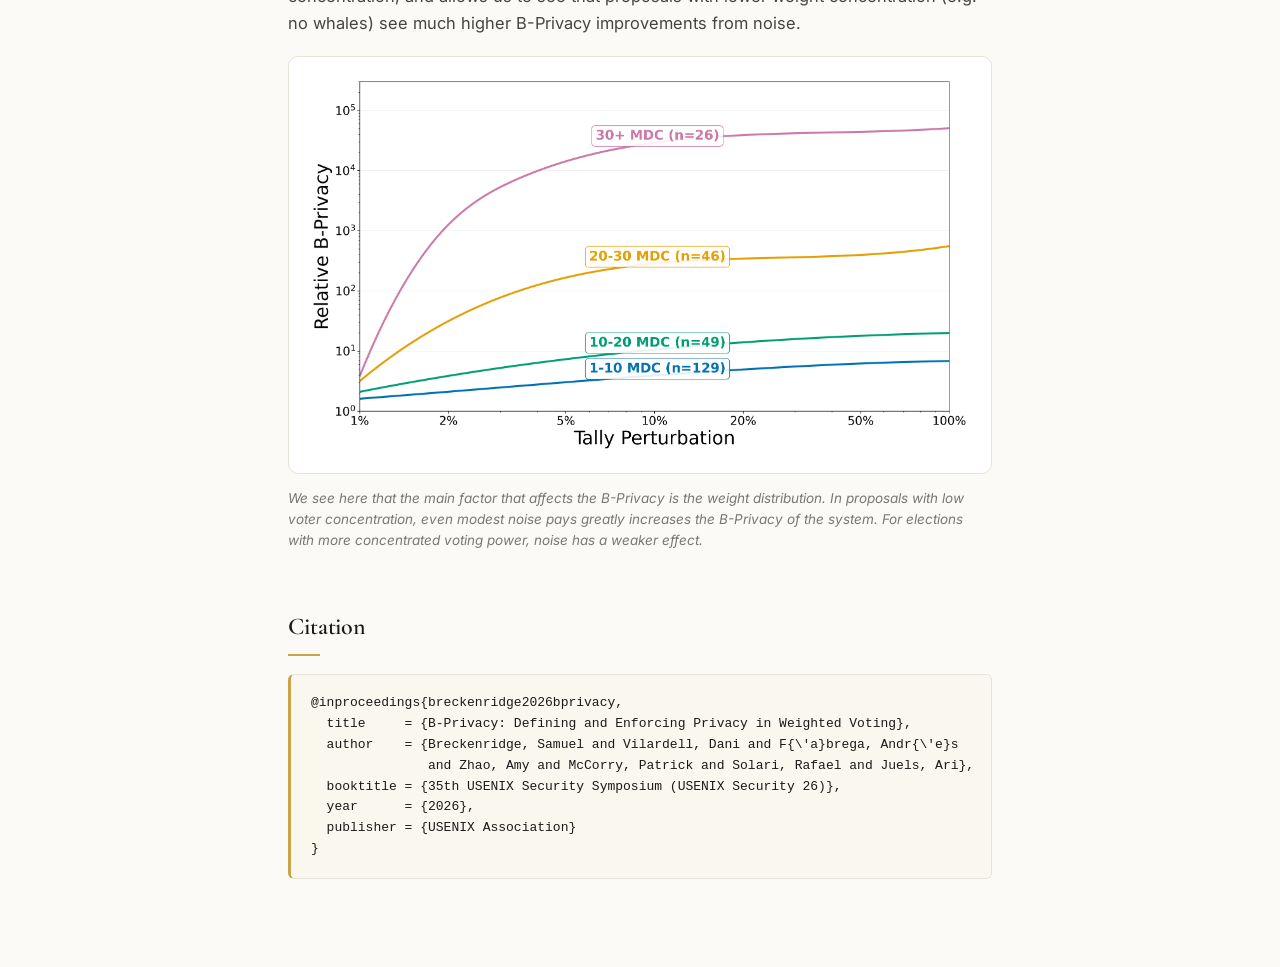
==== commit db7d4552: "update website" ====
--- a/websites/b-privacy/index.html
+++ b/websites/b-privacy/index.html
@@ -14,6 +14,7 @@
   <script src="plot_data.js" defer></script>
   <script src="plots.js" defer></script>
   <script src="bprivacy_game.js" defer></script>
+  <script src="dao_plot.js" defer></script>
 </head>
 <body>
   <main class="page">
@@ -66,16 +67,31 @@
     <section class="section abstract">
     <h2>Abstract</h2>
     <div class="abstract-body">
-    <p>
-      In traditional one-vote-per-person systems, privacy means <em>ballot secrecy</em>: tallies are public, but individual choices stay hidden. Weighted-voting systems, now common in cryptocurrency and web3, break this assumption. We show that <em>publishing raw tallies often reveals how individuals voted, even with secret ballots</em>.
+    <!-- <p>
+      In traditional one-vote-per-person voting systems, privacy means <em>ballot secrecy</em>: tallies are public, but individual choices stay hidden. Weighted-voting systems, now common in cryptocurrency and web3, break this assumption. We show that <em>publishing raw tallies often reveals how individuals voted, even with secret ballots</em>.
     </p>
     <p>
       Weighted voting therefore needs a new privacy framework. We introduce <strong>B-privacy</strong>, which measures the economic cost for an adversary to bribe voters based on revealed tallies, and propose a mechanism that boosts B-privacy by noising tallies, with provable security bounds on the tradeoff against <em>transparency</em> (tally accuracy).
     </p>
     <p>
       Analyzing 3,582 proposals across 30 DAOs, we find that large voters (<em>"whales"</em>) fundamentally limit any mechanism aimed at increasing B-privacy. Still, for proposals with lower weight concentration, our mechanism raises B-privacy by a geometric mean factor of <strong>4.1×</strong> with low transparency loss, offering the first principled guidance on transparency-privacy tradeoffs in weighted voting.
-    </p>
-    </div>
+    </p> -->
+    <p>
+    In traditional, one-vote-per-person voting systems, <em>privacy</em> equates with <em>ballot secrecy</em>: voting tallies are published, but individual voters’ choices are concealed.
+    </p>
+    <p>
+    Voting systems that weight votes in proportion to token holdings, though, are now prevalent in cryptocurrency and web3 systems. We show that these weighted-voting systems overturn existing notions of voter privacy. Our experiments demonstrate that even with secret ballots, <em>publishing raw tallies often reveals voters’ choices</em>.
+    </p>
+    <p>
+    Weighted voting thus requires a new framework for privacy. We introduce a notion called <strong>B-privacy</strong> whose basis is bribery, a key problem in voting systems today. B-privacy captures the economic cost to an adversary of bribing voters based on revealed voting tallies.
+    </p>
+    <p>
+    We propose a mechanism to boost B-privacy by <em>noising</em> voting tallies. We prove bounds on its tradeoff between B-privacy and transparency, meaning reported-tally accuracy. Analyzing 3,582 proposals across 30 Decentralized Autonomous Organizations (DAOs), we find that the prevalence of large voters (“whales”) limits the effectiveness of any B-Privacy-enhancing technique. However, our mechanism proves to be effective in cases without extreme voting weight concentration: among proposals requiring coalitions of ≥5 voters to flip outcomes, our mechanism raises B-privacy by a geometric mean factor of <strong>4.1×</strong>.
+    </p>
+    <p>
+    Our work offers the first principled guidance on transparency-privacy tradeoffs in weighted-voting systems, complementing existing approaches that focus on ballot secrecy and revealing fundamental constraints that voting weight concentration imposes on privacy mechanisms.
+    </p>
+  </div>
       <!-- <p>
         Weighted-voting systems underpin governance in DAOs and other
         blockchain-based platforms. Conventional ballot secrecy is not
@@ -174,11 +190,10 @@
     <section class="section" id="noise-defense">
       <h2>Noise as a defense</h2>
       <p>
-        A straightforward solution to those attacks is to publish a <em>noised</em> tally instead of the
-        raw count: a small amount of calibrated randomness is added to
-        each option&rsquo;s total. While if done correctly the outcome stays the same,
-        the noise shifts the result so the attacker can no longer
-        be sure which weight went where with 100% confidence.
+          A straightforward fix is to publish only the <em>winner</em> of the election rather than the full tally. This eliminates the leakage but however would sacrifice transparency, omitting critical statistics—such as the margin of victory and the rate of voter participation—that are non-negotiable for achieving trust in governance.
+      </p>
+      <p>
+          A better approach is to publish a <em>noised</em> tally: a small amount of calibrated randomness is added to each option's total. Done correctly, the reported winner stays the same, but the noise blurs the exact counts enough that an attacker can no longer pin down with certainty which voter's weight went where.
       </p>
       <p>
         We ran the same deanonymization attack on noised tallies, and found that noise 
@@ -206,10 +221,16 @@
     <section class="section" id="bprivacy-game">
       <h2>Privacy as bribery cost</h2>
       <p>
-        The whale and precision attacks show that tallies can leak, but they are only heuristics. They don't tell us what the <em>strongest</em> adversary can do against a given disclosure rule. For that, we need a well-defined privacy notion. Existing definitions in the token-weighted setting diverge sharply depending on whether they focus on leaked weights or leaked ballots, so we propose a definition that instead captures leakage through its <em>impact on the election</em>: the more a tally reveals, the cheaper it becomes for an adversary to bribe voters into flipping the outcome.
-      </p>
-      <p>
-        <strong>B&#8209;privacy</strong> is the minimum total bribe an adversary must commit to flip an outcome with high confidence, given only what the published tally reveals. Bribes are enforceable only when the adversary can verify compliance from the tally, so the disclosure rule directly sets the price of influence.
+        The whale and precision attacks show that tallies can leak, but they are only heuristics. They don't tell us what the <em>strongest</em> adversary can do against a given tally. For that, we need a well-defined privacy notion. 
+      </p>
+      <p>
+        Existing definitions in the token-weighted setting diverge sharply depending on whether they focus on leaked weights or leaked ballots, which we have seen can be completely uncorrelated. We instead propose a privacy definition that instead captures leakage through its <em>impact on the election integrity</em>: the more a tally reveals, the easier it is for an adversary to bribe voters into flipping the outcome.
+      </p>
+      <p>
+        <strong>B&#8209;privacy</strong> is the minimum total bribe an adversary must commit to flip an outcome with high confidence, given only what the published tally reveals. An adversary can only condition the bribes on the information revealed by the tally. As seen in the previous section, when adding noise, it is harder for the adversary to know how a specific voter voted, making it harder to verify whether a voter complied with the contract. This uncertainty translates into extra cost for the adversary to successfully overturn the election, and is reflected in a higher B-privacy.
+      </p>
+      <p>
+        We can see below how an adversary would strategize to bribe a specific voter in three different elections with different tally disclosures. One that reveals the exact tally with the individual ballots, another that only reveals the winner, and a third one that reveals a noised tally.
       </p>
 
       <div class="bribe-lab" aria-label="Bribery game in three tally regimes">
@@ -233,11 +254,11 @@
             </header>
             <div class="actors">
               <div class="actor actor-adv">
-                <svg class="avatar" viewBox="0 0 40 40" aria-hidden="true"><circle cx="20" cy="20" r="18" fill="#1a1a1a"/><text x="20" y="25" text-anchor="middle" fill="#fbfaf7" font-family="serif" font-size="16" font-weight="600">A</text></svg>
+                <svg class="avatar" width="34" height="34" viewBox="0 0 40 40" aria-hidden="true"><circle cx="20" cy="20" r="18" fill="#1a1a1a"/><text x="20" y="25" text-anchor="middle" fill="#fbfaf7" font-family="serif" font-size="16" font-weight="600">A</text></svg>
                 <span class="actor-name">Adversary</span>
               </div>
               <div class="actor actor-voter">
-                <svg class="avatar" viewBox="0 0 40 40" aria-hidden="true"><circle cx="20" cy="20" r="18" fill="#c9a24a"/><text x="20" y="25" text-anchor="middle" fill="#1a1a1a" font-family="serif" font-size="16" font-weight="600">V</text></svg>
+                <svg class="avatar" width="34" height="34" viewBox="0 0 40 40" aria-hidden="true"><circle cx="20" cy="20" r="18" fill="#c9a24a"/><text x="20" y="25" text-anchor="middle" fill="#1a1a1a" font-family="serif" font-size="16" font-weight="600">V</text></svg>
                 <span class="actor-name">Alice &middot; w=3</span>
               </div>
             </div>
@@ -255,11 +276,11 @@
             </header>
             <div class="actors">
               <div class="actor actor-adv">
-                <svg class="avatar" viewBox="0 0 40 40" aria-hidden="true"><circle cx="20" cy="20" r="18" fill="#1a1a1a"/><text x="20" y="25" text-anchor="middle" fill="#fbfaf7" font-family="serif" font-size="16" font-weight="600">A</text></svg>
+                <svg class="avatar" width="34" height="34" viewBox="0 0 40 40" aria-hidden="true"><circle cx="20" cy="20" r="18" fill="#1a1a1a"/><text x="20" y="25" text-anchor="middle" fill="#fbfaf7" font-family="serif" font-size="16" font-weight="600">A</text></svg>
                 <span class="actor-name">Adversary</span>
               </div>
               <div class="actor actor-voter">
-                <svg class="avatar" viewBox="0 0 40 40" aria-hidden="true"><circle cx="20" cy="20" r="18" fill="#c9a24a"/><text x="20" y="25" text-anchor="middle" fill="#1a1a1a" font-family="serif" font-size="16" font-weight="600">V</text></svg>
+                <svg class="avatar" width="34" height="34" viewBox="0 0 40 40" aria-hidden="true"><circle cx="20" cy="20" r="18" fill="#c9a24a"/><text x="20" y="25" text-anchor="middle" fill="#1a1a1a" font-family="serif" font-size="16" font-weight="600">V</text></svg>
                 <span class="actor-name">Alice &middot; w=3</span>
               </div>
             </div>
@@ -273,15 +294,15 @@
           <article class="bribe-cell" data-mode="private">
             <header>
               <h3>Winner&#8209;only</h3>
-              <p class="bribe-sub">Only the winning option is announced.</p>
+              <p class="bribe-sub">Only the winning option is revealed.</p>
             </header>
             <div class="actors">
               <div class="actor actor-adv">
-                <svg class="avatar" viewBox="0 0 40 40" aria-hidden="true"><circle cx="20" cy="20" r="18" fill="#1a1a1a"/><text x="20" y="25" text-anchor="middle" fill="#fbfaf7" font-family="serif" font-size="16" font-weight="600">A</text></svg>
+                <svg class="avatar" width="34" height="34" viewBox="0 0 40 40" aria-hidden="true"><circle cx="20" cy="20" r="18" fill="#1a1a1a"/><text x="20" y="25" text-anchor="middle" fill="#fbfaf7" font-family="serif" font-size="16" font-weight="600">A</text></svg>
                 <span class="actor-name">Adversary</span>
               </div>
               <div class="actor actor-voter">
-                <svg class="avatar" viewBox="0 0 40 40" aria-hidden="true"><circle cx="20" cy="20" r="18" fill="#c9a24a"/><text x="20" y="25" text-anchor="middle" fill="#1a1a1a" font-family="serif" font-size="16" font-weight="600">V</text></svg>
+                <svg class="avatar" width="34" height="34" viewBox="0 0 40 40" aria-hidden="true"><circle cx="20" cy="20" r="18" fill="#c9a24a"/><text x="20" y="25" text-anchor="middle" fill="#1a1a1a" font-family="serif" font-size="16" font-weight="600">V</text></svg>
                 <span class="actor-name">Alice &middot; w=3</span>
               </div>
             </div>
@@ -295,29 +316,38 @@
       </div>
 
       <p class="caption">
-        Same bribe, three tallies. The disclosure rule chooses the
-        contract the adversary can enforce &mdash; and therefore the price
-        of corruption. Even though the bribe was the same, Alice only chose to comply
-        when the bribe was enforceable under the public tally. 
-      </p>
-    </section>
+        This example showcases the tradeoff between transparency and privacy in token weighted elections. The less information reported as an election result, the higher B-Privacy. However, less information also means less transparency, which can undermine trust in the election process.
+      </p>
+    </section>
+
+    <section class="section" id="dao-comparison">
+      <h2>B&#8209;Privacy Across DAOs</h2>
+      <p>
+        We compute B-Privacy across multiple DAOs to understand how the choice of the tally disclosure mechanism affects privacy. The chart below shows the relative B-Privacy, that is, the ratio of B-Privacy under a given mechanism to B-Privacy under a raw tally (where there is no privacy), for two tally disclosure mechanisms: only revealing the winner and revealing a noised tally. Each row represents a DAO, and each dot represents the B-Privacy for that DAO under the corresponding mechanism. The baseline (dashed line) represents the raw tally case, where relative B-Privacy is 1.
+      </p>
+      <div class="dao-plot-wrap">
+        <div class="dao-plot" id="dao-chart"></div>
+        <p class="caption">
+          B-privacy factor for 10 representative DAOs, ranging from those with minimal privacy benefits (balancer, curve) to extreme cases (aavegotchi, shellprotocol). Red dots show Winner-Only voting; green dots show Tally Perturbation 10% noising. The baseline (dashed line) represents full-disclosure voting with no privacy. 
+        </p>
+      </div>
+    </section>
+
+    <p>
+      The divergence between DAOs with respect to B-Privacy largely rests on the differences in voting weight concentration: DAOs with less concentrated voting power (e.g., aavegotchi) see much higher B-Privacy improvements from noise, while DAOs with more concentrated voting power (e.g., balancer) see almost no privacy improvements when adding noise.
+    </p>
 
 
     <section class="section" id="aavegotchi-results">
       <h2>Case study: B&#8209;Privacy in Aavegotchi</h2>
       <p>
-        To see how B&#8209;privacy behaves on real governance data, we
-        analyse <strong>250 proposals from the Aavegotchi DAO</strong> and
-        measure how relative B&#8209;privacy responds to tally
-        perturbation. We group proposals by their <em>Minimum Decisive
-        Coalition</em> (MDC) &mdash; the smallest set of voters whose
-        combined weight could have changed the outcome &mdash; because
-        proposals with larger MDCs are inherently harder to corrupt.
+        To see how B&#8209;privacy behaves on real governance data, we analyse <strong>250 proposals from the Aavegotchi DAO</strong> and measure how relative B&#8209;privacy responds to tally perturbation. We group proposals by their <em>Minimum Decisive Coalition</em> (MDC) &mdash; the smallest set of voters whose combined weight could have changed the outcome &mdash; because proposals with larger MDCs are inherently harder to corrupt. This metric indirectly captures weight concentration, and allows us to see that proposals with lower weight concentration (e.g. no whales) see much higher B-Privacy improvements from noise.
       </p>
 
       <figure class="aave-figure">
         <img src="figure/plot_clustered_average_aavegotchi.eth.png"
-             alt="Relative B-Privacy versus tally perturbation for Aavegotchi proposals, grouped by MDC cohort." />
+             alt="Relative B-Privacy versus tally perturbation for Aavegotchi proposals, grouped by MDC cohort."
+             style="width: 100%; max-width: 760px; height: auto;" />
         <!-- <figcaption>
           Relative B&#8209;privacy (log scale) as a function of tally
           perturbation <em>d</em>, averaged within MDC cohorts
@@ -329,30 +359,23 @@
       </figure>
 
       <p class="caption">
-        Even modest noise pays off: across proposals with MDC&nbsp;&ge;&nbsp;5,
-        the geometric mean of relative B&#8209;privacy improves by
-        <strong>&times;4.1</strong>. For elections with less concentrated voting power, 
-        noise can substantially increase the cost of bribery with <strong>&times;1000</strong> 
-        from just a 2% perturbation in proposals with MDC&nbsp;&ge;&nbsp;30.
+        We see here that the main factor that affects the B-Privacy is the weight distribution. In proposals with low voter concentration, even modest noise pays greatly increases the B-Privacy of the system. For elections with more concentrated voting power, 
+        noise has a weaker effect.
       </p>
     </section>
 
 
     <section class="section" id="bibtex">
       <h2>Citation</h2>
-      <pre class="bibtex"><code>@article{breckenridge2025bprivacy,
-  title   = {B-Privacy: Defining and Enforcing Privacy in Weighted Voting},
-  author  = {Breckenridge, Samuel and Vilardell, Dani and F{\'a}brega, Andr{\'e}s
-             and Zhao, Amy and McCorry, Patrick and Solari, Rafael and Juels, Ari},
-  journal = {arXiv preprint arXiv:2509.17871},
-  year    = {2025}
+      <pre class="bibtex"><code>@inproceedings{breckenridge2026bprivacy,
+  title     = {B-Privacy: Defining and Enforcing Privacy in Weighted Voting},
+  author    = {Breckenridge, Samuel and Vilardell, Dani and F{\'a}brega, Andr{\'e}s
+               and Zhao, Amy and McCorry, Patrick and Solari, Rafael and Juels, Ari},
+  booktitle = {35th USENIX Security Symposium (USENIX Security 26)},
+  year      = {2026},
+  publisher = {USENIX Association}
 }</code></pre>
     </section>
 
-    <footer class="footer">
-      <p>&copy; 2025 The B&#8209;Privacy authors &middot; Released under CC&#8209;BY&#8209;4.0</p>
-    </footer>
-
-  </main>
 </body>
 </html>
--- a/websites/b-privacy/style.css
+++ b/websites/b-privacy/style.css
@@ -45,7 +45,7 @@
 .page {
   max-width: var(--max);
   margin: 0 auto;
-  padding: 72px 28px 96px;
+  padding: 72px 28px 32px;
 }
 
 /* ---------- Hero ---------- */
@@ -309,17 +309,62 @@
 }
 .bibtex code { font-family: inherit; }
 
-/* ---------- Footer ---------- */
-
-.footer {
-  text-align: center;
-  padding-top: 40px;
-  margin-top: 64px;
-  border-top: 1px solid var(--rule);
-  color: var(--muted);
-  font-size: 13px;
-}
-.footer p { margin: 0; }
+/* ---------- DAO Comparison Plot ---------- */
+
+.dao-plot-wrap {
+  margin-top: 14px;
+  margin-bottom: 0;
+}
+
+.dao-plot {
+  width: 100%;
+}
+
+.dao-plot svg {
+  width: 100%;
+  height: auto;
+  display: block;
+}
+
+.dao-plot-wrap .caption {
+  margin-top: -24px;
+  margin-bottom: 0;
+}
+
+.dao-axis-line { stroke: #cfc8b3; stroke-width: 1; }
+.dao-grid { stroke: #ece6d3; stroke-width: 1; stroke-dasharray: 2 3; }
+.dao-tick {
+  font-family: var(--sans);
+  font-size: 11px;
+  fill: #6b6757;
+}
+.dao-axis-title {
+  font-family: var(--sans);
+  font-size: 12px;
+  fill: var(--ink);
+  font-weight: 500;
+}
+.dao-bar {
+  fill: var(--accent);
+  transition: fill 200ms ease, opacity 200ms ease;
+}
+.dao-bar:hover {
+  fill: var(--accent-soft);
+  opacity: 0.9;
+}
+.dao-label {
+  font-family: var(--sans);
+  font-size: 10px;
+  fill: var(--ink-soft);
+  text-anchor: end;
+}
+.dao-value {
+  font-family: var(--sans);
+  font-size: 10px;
+  fill: var(--accent);
+  font-weight: 600;
+  text-anchor: middle;
+}
 
 /* ---------- Deanonymize Demo ---------- */
 
@@ -772,7 +817,9 @@
   border-radius: 50%;
   background: #d9cfb3;
   transition: background 250ms ease, transform 250ms ease;
-}
+  cursor: pointer;
+}
+.bribe-phase-dots .dot:hover { background: #c9a24a; transform: scale(1.2); }
 .bribe-phase-dots .dot.done { background: var(--accent-soft); }
 .bribe-phase-dots .dot.current { background: var(--accent); transform: scale(1.35); }
 
@@ -1040,7 +1087,7 @@
 /* ---------- Responsive ---------- */
 
 @media (max-width: 560px) {
-  .page { padding: 48px 20px 72px; }
+  .page { padding: 48px 20px 32px; }
   .hero { padding-bottom: 36px; margin-bottom: 40px; }
   .section { margin: 44px 0; }
   .btn { padding: 8px 14px; font-size: 13.5px; }
